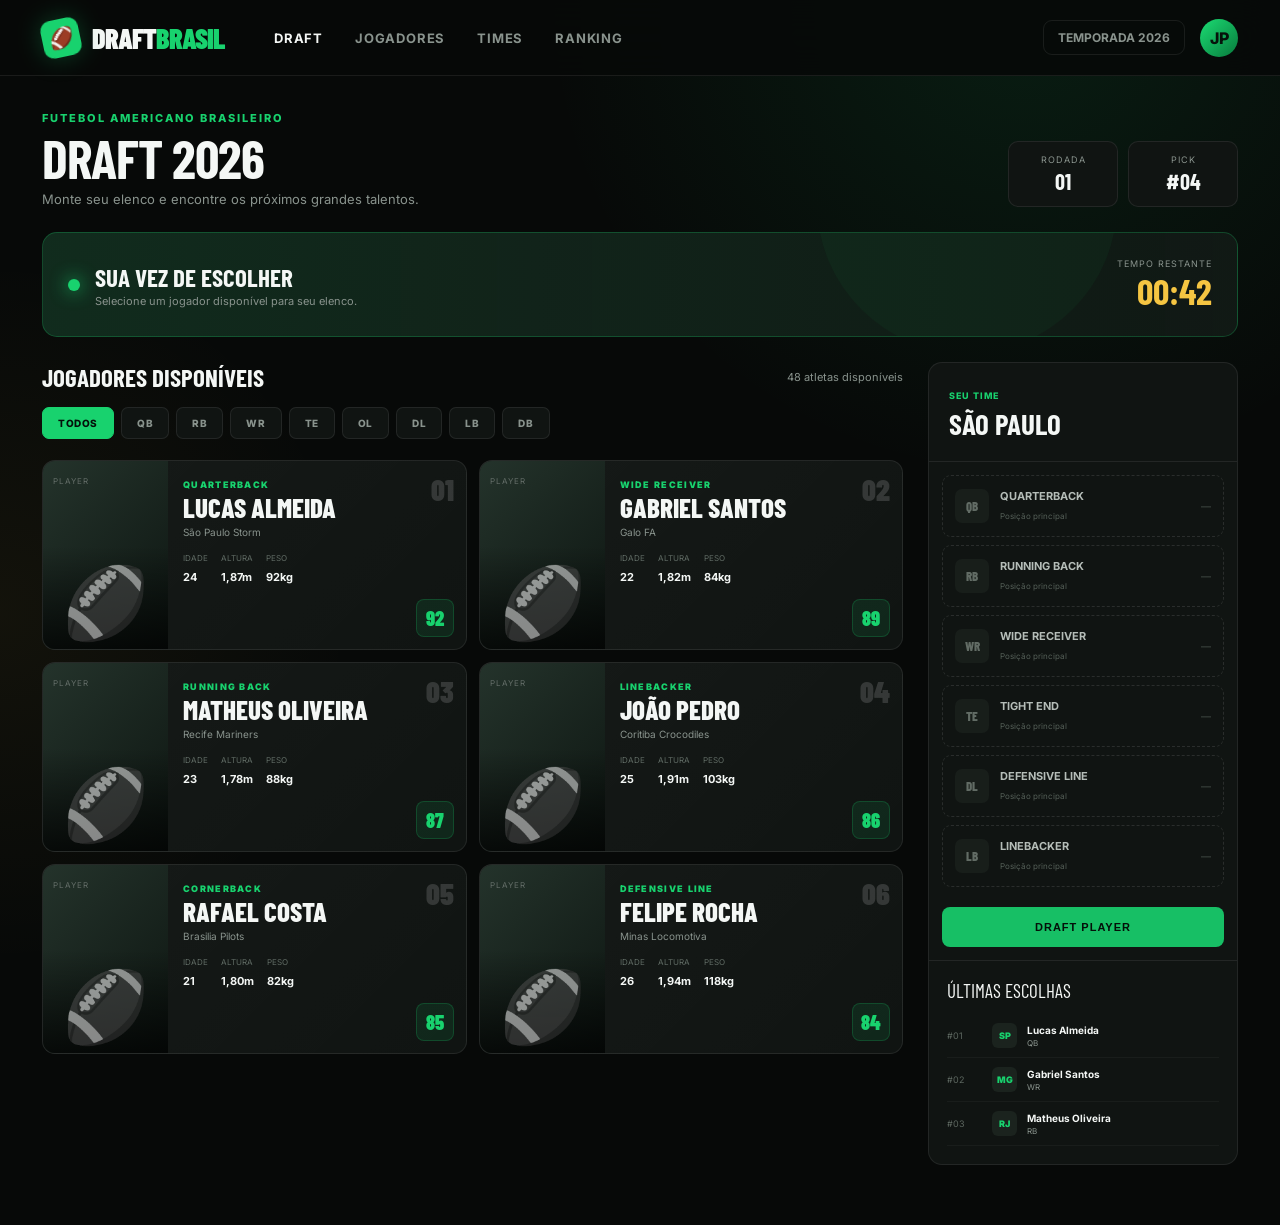
==== index.html @ 6e946382 "Add files via upload" ====
<!DOCTYPE html>
<html lang="pt-BR">

<head>
  <meta charset="UTF-8">

  <meta
    name="viewport"
    content="width=device-width, initial-scale=1.0"
  >

  <meta
    name="description"
    content="Draft Brasil - Plataforma de Draft de Futebol Americano Brasileiro"
  >

  <title>Draft Brasil | Draft 2026</title>

  <!-- ================= FONTS ================= -->

  <link rel="preconnect" href="https://fonts.googleapis.com">
  <link rel="preconnect" href="https://fonts.gstatic.com" crossorigin>

  <link
    href="https://fonts.googleapis.com/css2?family=Barlow+Condensed:wght@400;500;600;700;800;900&family=Inter:wght@400;500;600;700;800&display=swap"
    rel="stylesheet"
  >

  <!-- ================= CSS ================= -->

  <link rel="stylesheet" href="style.css">
</head>


<body>

  <!-- =====================================================
       HEADER
  ====================================================== -->

  <header>

    <!-- LOGO -->

    <div class="logo">

      <div class="logo-ball">
        🏈
      </div>

      <div class="logo-text">
        DRAFT<span>BRASIL</span>
      </div>

    </div>


    <!-- NAVEGAÇÃO -->

    <nav>

      <a
        href="#"
        class="active"
      >
        Draft
      </a>

      <a href="#">
        Jogadores
      </a>

      <a href="#">
        Times
      </a>

      <a href="#">
        Ranking
      </a>

    </nav>


    <!-- TEMPORADA -->

    <div class="season">
      TEMPORADA 2026
    </div>


    <!-- PERFIL -->

    <div class="profile">

      <div class="avatar">
        JP
      </div>

    </div>

  </header>


  <!-- =====================================================
       CONTEÚDO PRINCIPAL
  ====================================================== -->

  <main>


    <!-- =================================================
         TÍTULO DO DRAFT
    ================================================== -->

    <section class="top-area">

      <div>

        <div class="eyebrow">
          Futebol Americano Brasileiro
        </div>

        <h1>
          Draft 2026
        </h1>

        <p class="subtitle">
          Monte seu elenco e encontre os próximos grandes talentos.
        </p>

      </div>


      <!-- INFORMAÇÕES DA PICK -->

      <div class="pick-info">

        <div class="pick-box">

          <small>
            Rodada
          </small>

          <strong>
            01
          </strong>

        </div>


        <div class="pick-box">

          <small>
            Pick
          </small>

          <strong>
            #04
          </strong>

        </div>

      </div>

    </section>



    <!-- =================================================
         STATUS DO DRAFT
    ================================================== -->

    <section class="draft-banner">


      <!-- SUA VEZ -->

      <div class="your-turn">

        <div class="status-dot"></div>

        <div>

          <strong>
            Sua vez de escolher
          </strong>

          <span>
            Selecione um jogador disponível para seu elenco.
          </span>

        </div>

      </div>


      <!-- TIMER -->

      <div class="timer">

        <small>
          Tempo restante
        </small>

        <strong>
          00:42
        </strong>

      </div>

    </section>



    <!-- =================================================
         GRID PRINCIPAL
    ================================================== -->

    <div class="content-grid">


      <!-- =================================================
           ÁREA DOS JOGADORES
      ================================================== -->

      <section class="players-area">


        <!-- CABEÇALHO -->

        <div class="section-header">

          <h2 class="section-title">
            Jogadores disponíveis
          </h2>

          <span class="available">
            48 atletas disponíveis
          </span>

        </div>


        <!-- =================================================
             FILTROS
        ================================================== -->

        <div class="filters">

          <div class="filter active">
            Todos
          </div>

          <div class="filter">
            QB
          </div>

          <div class="filter">
            RB
          </div>

          <div class="filter">
            WR
          </div>

          <div class="filter">
            TE
          </div>

          <div class="filter">
            OL
          </div>

          <div class="filter">
            DL
          </div>

          <div class="filter">
            LB
          </div>

          <div class="filter">
            DB
          </div>

        </div>



        <!-- =================================================
             LISTA DE JOGADORES
        ================================================== -->

        <div class="players">


          <!-- ================= PLAYER 01 ================= -->

          <article class="player-card">

            <span class="player-number">
              01
            </span>


            <div class="player-photo">

              <div class="player-silhouette">
                🏈
              </div>

            </div>


            <div class="player-content">

              <div class="position">
                Quarterback
              </div>

              <div class="player-name">
                Lucas Almeida
              </div>

              <div class="team">
                São Paulo Storm
              </div>


              <div class="stats">

                <div class="stat">

                  <label>
                    Idade
                  </label>

                  <strong>
                    24
                  </strong>

                </div>


                <div class="stat">

                  <label>
                    Altura
                  </label>

                  <strong>
                    1,87m
                  </strong>

                </div>


                <div class="stat">

                  <label>
                    Peso
                  </label>

                  <strong>
                    92kg
                  </strong>

                </div>

              </div>


              <div class="rating">
                92
              </div>

            </div>

          </article>



          <!-- ================= PLAYER 02 ================= -->

          <article class="player-card">

            <span class="player-number">
              02
            </span>


            <div class="player-photo">

              <div class="player-silhouette">
                🏈
              </div>

            </div>


            <div class="player-content">

              <div class="position">
                Wide Receiver
              </div>

              <div class="player-name">
                Gabriel Santos
              </div>

              <div class="team">
                Galo FA
              </div>


              <div class="stats">

                <div class="stat">

                  <label>
                    Idade
                  </label>

                  <strong>
                    22
                  </strong>

                </div>


                <div class="stat">

                  <label>
                    Altura
                  </label>

                  <strong>
                    1,82m
                  </strong>

                </div>


                <div class="stat">

                  <label>
                    Peso
                  </label>

                  <strong>
                    84kg
                  </strong>

                </div>

              </div>


              <div class="rating">
                89
              </div>

            </div>

          </article>



          <!-- ================= PLAYER 03 ================= -->

          <article class="player-card">

            <span class="player-number">
              03
            </span>


            <div class="player-photo">

              <div class="player-silhouette">
                🏈
              </div>

            </div>


            <div class="player-content">

              <div class="position">
                Running Back
              </div>

              <div class="player-name">
                Matheus Oliveira
              </div>

              <div class="team">
                Recife Mariners
              </div>


              <div class="stats">

                <div class="stat">

                  <label>
                    Idade
                  </label>

                  <strong>
                    23
                  </strong>

                </div>


                <div class="stat">

                  <label>
                    Altura
                  </label>

                  <strong>
                    1,78m
                  </strong>

                </div>


                <div class="stat">

                  <label>
                    Peso
                  </label>

                  <strong>
                    88kg
                  </strong>

                </div>

              </div>


              <div class="rating">
                87
              </div>

            </div>

          </article>



          <!-- ================= PLAYER 04 ================= -->

          <article class="player-card">

            <span class="player-number">
              04
            </span>


            <div class="player-photo">

              <div class="player-silhouette">
                🏈
              </div>

            </div>


            <div class="player-content">

              <div class="position">
                Linebacker
              </div>

              <div class="player-name">
                João Pedro
              </div>

              <div class="team">
                Coritiba Crocodiles
              </div>


              <div class="stats">

                <div class="stat">

                  <label>
                    Idade
                  </label>

                  <strong>
                    25
                  </strong>

                </div>


                <div class="stat">

                  <label>
                    Altura
                  </label>

                  <strong>
                    1,91m
                  </strong>

                </div>


                <div class="stat">

                  <label>
                    Peso
                  </label>

                  <strong>
                    103kg
                  </strong>

                </div>

              </div>


              <div class="rating">
                86
              </div>

            </div>

          </article>



          <!-- ================= PLAYER 05 ================= -->

          <article class="player-card">

            <span class="player-number">
              05
            </span>


            <div class="player-photo">

              <div class="player-silhouette">
                🏈
              </div>

            </div>


            <div class="player-content">

              <div class="position">
                Cornerback
              </div>

              <div class="player-name">
                Rafael Costa
              </div>

              <div class="team">
                Brasilia Pilots
              </div>


              <div class="stats">

                <div class="stat">

                  <label>
                    Idade
                  </label>

                  <strong>
                    21
                  </strong>

                </div>


                <div class="stat">

                  <label>
                    Altura
                  </label>

                  <strong>
                    1,80m
                  </strong>

                </div>


                <div class="stat">

                  <label>
                    Peso
                  </label>

                  <strong>
                    82kg
                  </strong>

                </div>

              </div>


              <div class="rating">
                85
              </div>

            </div>

          </article>



          <!-- ================= PLAYER 06 ================= -->

          <article class="player-card">

            <span class="player-number">
              06
            </span>


            <div class="player-photo">

              <div class="player-silhouette">
                🏈
              </div>

            </div>


            <div class="player-content">

              <div class="position">
                Defensive Line
              </div>

              <div class="player-name">
                Felipe Rocha
              </div>

              <div class="team">
                Minas Locomotiva
              </div>


              <div class="stats">

                <div class="stat">

                  <label>
                    Idade
                  </label>

                  <strong>
                    26
                  </strong>

                </div>


                <div class="stat">

                  <label>
                    Altura
                  </label>

                  <strong>
                    1,94m
                  </strong>

                </div>


                <div class="stat">

                  <label>
                    Peso
                  </label>

                  <strong>
                    118kg
                  </strong>

                </div>

              </div>


              <div class="rating">
                84
              </div>

            </div>

          </article>


        </div>

      </section>



      <!-- =================================================
           SIDEBAR / MEU ELENCO
      ================================================== -->

      <aside class="sidebar">


        <!-- CABEÇALHO -->

        <div class="sidebar-header">

          <small>
            Seu time
          </small>

          <h2>
            São Paulo
          </h2>

        </div>


        <!-- ROSTER -->

        <div class="roster">


          <!-- QB -->

          <div class="roster-slot">

            <div class="slot-icon">
              QB
            </div>

            <div class="slot-name">

              <strong>
                Quarterback
              </strong>

              <span>
                Posição principal
              </span>

            </div>

            <span class="empty">
              —
            </span>

          </div>



          <!-- RB -->

          <div class="roster-slot">

            <div class="slot-icon">
              RB
            </div>

            <div class="slot-name">

              <strong>
                Running Back
              </strong>

              <span>
                Posição principal
              </span>

            </div>

            <span class="empty">
              —
            </span>

          </div>



          <!-- WR -->

          <div class="roster-slot">

            <div class="slot-icon">
              WR
            </div>

            <div class="slot-name">

              <strong>
                Wide Receiver
              </strong>

              <span>
                Posição principal
              </span>

            </div>

            <span class="empty">
              —
            </span>

          </div>



          <!-- TE -->

          <div class="roster-slot">

            <div class="slot-icon">
              TE
            </div>

            <div class="slot-name">

              <strong>
                Tight End
              </strong>

              <span>
                Posição principal
              </span>

            </div>

            <span class="empty">
              —
            </span>

          </div>



          <!-- DL -->

          <div class="roster-slot">

            <div class="slot-icon">
              DL
            </div>

            <div class="slot-name">

              <strong>
                Defensive Line
              </strong>

              <span>
                Posição principal
              </span>

            </div>

            <span class="empty">
              —
            </span>

          </div>



          <!-- LB -->

          <div class="roster-slot">

            <div class="slot-icon">
              LB
            </div>

            <div class="slot-name">

              <strong>
                Linebacker
              </strong>

              <span>
                Posição principal
              </span>

            </div>

            <span class="empty">
              —
            </span>

          </div>



          <!-- BOTÃO -->

          <button
            type="button"
            class="draft-button"
          >
            Draft Player
          </button>

        </div>



        <!-- =================================================
             HISTÓRICO
        ================================================== -->

        <div class="history">

          <div class="history-title">
            Últimas escolhas
          </div>


          <!-- ESCOLHA 01 -->

          <div class="history-row">

            <div class="history-pick">
              #01
            </div>

            <div class="mini-logo">
              SP
            </div>

            <div>

              <div class="history-name">
                Lucas Almeida
              </div>

              <div class="history-position">
                QB
              </div>

            </div>

          </div>


          <!-- ESCOLHA 02 -->

          <div class="history-row">

            <div class="history-pick">
              #02
            </div>

            <div class="mini-logo">
              MG
            </div>

            <div>

              <div class="history-name">
                Gabriel Santos
              </div>

              <div class="history-position">
                WR
              </div>

            </div>

          </div>


          <!-- ESCOLHA 03 -->

          <div class="history-row">

            <div class="history-pick">
              #03
            </div>

            <div class="mini-logo">
              RJ
            </div>

            <div>

              <div class="history-name">
                Matheus Oliveira
              </div>

              <div class="history-position">
                RB
              </div>

            </div>

          </div>

        </div>

      </aside>

    </div>

  </main>

</body>

</html>
---- style.css ----
:root {
  --bg: #070908;
  --bg-card: #101412;
  --bg-card-2: #151a17;

  --green: #18d26e;
  --green-dark: #0b8f49;
  --yellow: #f5c542;

  --white: #f4f7f5;
  --muted: #89938d;

  --border: rgba(255, 255, 255, 0.08);
  --red: #ff5757;
}

* {
  margin: 0;
  padding: 0;
  box-sizing: border-box;
}

body {
  background:
    radial-gradient(
      circle at 80% 0%,
      rgba(24, 210, 110, 0.1),
      transparent 30%
    ),
    radial-gradient(
      circle at 0% 50%,
      rgba(245, 197, 66, 0.05),
      transparent 25%
    ),
    var(--bg);

  color: var(--white);

  font-family: "Inter", sans-serif;

  min-height: 100vh;
}

/* ================= HEADER ================= */

header {
  height: 76px;

  border-bottom: 1px solid var(--border);

  background: rgba(7, 9, 8, 0.9);

  backdrop-filter: blur(20px);

  display: flex;
  align-items: center;

  padding: 0 42px;

  position: sticky;
  top: 0;

  z-index: 20;
}

/* LOGO */

.logo {
  display: flex;
  align-items: center;
  gap: 12px;
}

.logo-ball {
  width: 38px;
  height: 38px;

  background: var(--green);

  border-radius: 10px;

  display: grid;
  place-items: center;

  color: #06130b;

  font-size: 20px;

  transform: rotate(-12deg);

  box-shadow: 0 0 25px rgba(24, 210, 110, 0.25);
}

.logo-text {
  font-family: "Barlow Condensed", sans-serif;

  font-weight: 900;

  font-size: 28px;

  letter-spacing: -1px;
}

.logo-text span {
  color: var(--green);
}

/* NAV */

nav {
  display: flex;

  gap: 32px;

  margin-left: 50px;

  margin-right: auto;
}

nav a {
  color: var(--muted);

  text-decoration: none;

  font-size: 13px;

  font-weight: 700;

  text-transform: uppercase;

  letter-spacing: 0.8px;
}

nav a.active {
  color: var(--white);
}

/* SEASON */

.season {
  padding: 9px 14px;

  border: 1px solid var(--border);

  border-radius: 9px;

  color: var(--muted);

  font-size: 12px;

  font-weight: 700;
}

/* PROFILE */

.profile {
  display: flex;
  align-items: center;

  gap: 10px;

  margin-left: 15px;
}

.avatar {
  width: 38px;
  height: 38px;

  border-radius: 50%;

  background:
    linear-gradient(
      135deg,
      #1bdc73,
      #087a3c
    );

  display: grid;
  place-items: center;

  font-weight: 800;

  color: #06130b;
}

/* ================= MAIN ================= */

main {
  max-width: 1500px;

  margin: auto;

  padding: 35px 42px 60px;
}

/* TOP */

.top-area {
  display: flex;

  justify-content: space-between;

  align-items: flex-end;

  margin-bottom: 25px;
}

.eyebrow {
  color: var(--green);

  font-size: 11px;

  font-weight: 800;

  text-transform: uppercase;

  letter-spacing: 2px;

  margin-bottom: 7px;
}

h1 {
  font-family: "Barlow Condensed", sans-serif;

  font-size: 54px;

  line-height: 0.95;

  text-transform: uppercase;

  letter-spacing: -1px;
}

.subtitle {
  color: var(--muted);

  margin-top: 8px;

  font-size: 13px;
}

/* PICKS */

.pick-info {
  display: flex;

  gap: 10px;

  align-items: center;
}

.pick-box {
  background: var(--bg-card);

  border: 1px solid var(--border);

  border-radius: 10px;

  padding: 12px 20px;

  text-align: center;

  min-width: 110px;
}

.pick-box small {
  display: block;

  color: var(--muted);

  font-size: 9px;

  text-transform: uppercase;

  letter-spacing: 1px;

  margin-bottom: 3px;
}

.pick-box strong {
  font-family: "Barlow Condensed", sans-serif;

  font-size: 22px;
}

/* ================= DRAFT BANNER ================= */

.draft-banner {
  min-height: 105px;

  border: 1px solid rgba(24, 210, 110, 0.25);

  border-radius: 15px;

  background:
    linear-gradient(
      90deg,
      rgba(24, 210, 110, 0.12),
      rgba(24, 210, 110, 0.025)
    ),
    var(--bg-card);

  display: flex;

  align-items: center;

  justify-content: space-between;

  padding: 20px 25px;

  margin-bottom: 25px;

  position: relative;

  overflow: hidden;
}

.draft-banner::after {
  content: "";

  position: absolute;

  width: 300px;
  height: 300px;

  background: var(--green);

  opacity: 0.04;

  border-radius: 50%;

  right: 120px;
  top: -180px;
}

.your-turn {
  display: flex;

  align-items: center;

  gap: 15px;
}

.status-dot {
  width: 12px;
  height: 12px;

  background: var(--green);

  border-radius: 50%;

  box-shadow: 0 0 18px var(--green);
}

.your-turn strong {
  font-family: "Barlow Condensed", sans-serif;

  font-size: 25px;

  text-transform: uppercase;
}

.your-turn span {
  color: var(--muted);

  display: block;

  font-size: 11px;

  margin-top: 2px;
}

/* TIMER */

.timer {
  text-align: right;

  position: relative;

  z-index: 2;
}

.timer small {
  display: block;

  color: var(--muted);

  text-transform: uppercase;

  font-size: 9px;

  letter-spacing: 1px;
}

.timer strong {
  font-family: "Barlow Condensed", sans-serif;

  color: var(--yellow);

  font-size: 36px;
}

/* ================= GRID ================= */

.content-grid {
  display: grid;

  grid-template-columns:
    minmax(0, 1fr)
    310px;

  gap: 25px;
}

.players-area {
  min-width: 0;
}

.section-header {
  display: flex;

  justify-content: space-between;

  align-items: center;

  margin-bottom: 15px;
}

.section-title {
  font-family: "Barlow Condensed", sans-serif;

  font-size: 25px;

  text-transform: uppercase;
}

.available {
  color: var(--muted);

  font-size: 11px;
}

/* ================= FILTERS ================= */

.filters {
  display: flex;

  gap: 7px;

  margin-bottom: 18px;

  overflow-x: auto;

  padding-bottom: 3px;
}

.filter {
  border: 1px solid var(--border);

  background: var(--bg-card);

  color: var(--muted);

  padding: 9px 15px;

  border-radius: 7px;

  font-size: 10px;

  font-weight: 800;

  text-transform: uppercase;

  letter-spacing: 0.6px;

  white-space: nowrap;
}

.filter.active {
  background: var(--green);

  color: #04100a;

  border-color: var(--green);
}

/* ================= PLAYERS ================= */

.players {
  display: grid;

  grid-template-columns:
    repeat(2, minmax(0, 1fr));

  gap: 12px;
}

.player-card {
  min-height: 190px;

  background:
    linear-gradient(
      135deg,
      rgba(255, 255, 255, 0.025),
      transparent
    ),
    var(--bg-card);

  border: 1px solid var(--border);

  border-radius: 13px;

  overflow: hidden;

  position: relative;

  display: flex;

  transition: 0.2s ease;
}

.player-card:hover {
  border-color: rgba(24, 210, 110, 0.35);

  transform: translateY(-2px);
}

.player-number {
  position: absolute;

  top: 10px;
  right: 12px;

  color: rgba(255, 255, 255, 0.15);

  font-family: "Barlow Condensed";

  font-size: 30px;

  font-weight: 900;
}

/* PLAYER PHOTO */

.player-photo {
  width: 125px;

  min-width: 125px;

  background:
    linear-gradient(
      180deg,
      transparent 45%,
      rgba(0, 0, 0, 0.7)
    ),
    linear-gradient(
      135deg,
      #24332b,
      #0d1511
    );

  display: flex;

  align-items: flex-end;

  justify-content: center;

  position: relative;
}

.player-photo::before {
  content: "PLAYER";

  position: absolute;

  top: 15px;
  left: 10px;

  font-size: 8px;

  color: rgba(255, 255, 255, 0.3);

  letter-spacing: 1px;
}

.player-silhouette {
  font-size: 70px;

  filter: grayscale(1);

  opacity: 0.55;

  margin-bottom: 5px;
}

/* PLAYER CONTENT */

.player-content {
  padding: 18px 15px;

  flex: 1;
}

.position {
  color: var(--green);

  font-size: 9px;

  font-weight: 900;

  letter-spacing: 1.3px;

  text-transform: uppercase;
}

.player-name {
  font-family: "Barlow Condensed", sans-serif;

  font-size: 27px;

  font-weight: 800;

  text-transform: uppercase;

  line-height: 1;

  margin: 4px 0 5px;
}

.team {
  color: var(--muted);

  font-size: 10px;

  margin-bottom: 15px;
}

/* STATS */

.stats {
  display: flex;

  gap: 13px;
}

.stat label {
  display: block;

  color: #606b64;

  font-size: 8px;

  text-transform: uppercase;

  margin-bottom: 2px;
}

.stat strong {
  font-size: 11px;
}

/* RATING */

.rating {
  position: absolute;

  bottom: 12px;
  right: 12px;

  width: 38px;
  height: 38px;

  border-radius: 8px;

  background: rgba(24, 210, 110, 0.1);

  border: 1px solid rgba(24, 210, 110, 0.2);

  display: grid;

  place-items: center;

  color: var(--green);

  font-family: "Barlow Condensed";

  font-size: 20px;

  font-weight: 900;
}

/* ================= SIDEBAR ================= */

.sidebar {
  background: var(--bg-card);

  border: 1px solid var(--border);

  border-radius: 14px;

  overflow: hidden;

  height: fit-content;
}

.sidebar-header {
  padding: 20px;

  border-bottom: 1px solid var(--border);
}

.sidebar-header small {
  color: var(--green);

  text-transform: uppercase;

  letter-spacing: 1px;

  font-size: 9px;

  font-weight: 800;
}

.sidebar-header h2 {
  font-family: "Barlow Condensed";

  font-size: 29px;

  text-transform: uppercase;

  margin-top: 3px;
}

/* ROSTER */

.roster {
  padding: 13px;
}

.roster-slot {
  height: 62px;

  border: 1px dashed rgba(255, 255, 255, 0.11);

  border-radius: 9px;

  margin-bottom: 8px;

  display: flex;

  align-items: center;

  padding: 0 12px;

  gap: 11px;
}

.slot-icon {
  width: 34px;
  height: 34px;

  border-radius: 7px;

  background: #181e1a;

  display: grid;

  place-items: center;

  color: #626c65;

  font-family: "Barlow Condensed";

  font-size: 13px;

  font-weight: 800;
}

.slot-name {
  flex: 1;
}

.slot-name strong {
  display: block;

  color: #b5bdb8;

  font-size: 11px;

  text-transform: uppercase;
}

.slot-name span {
  color: #566159;

  font-size: 8px;
}

.empty {
  color: #48514c;

  font-size: 10px;
}

/* BUTTON */

.draft-button {
  width: 100%;

  margin-top: 12px;

  padding: 14px;

  border: none;

  border-radius: 8px;

  background: var(--green);

  color: #031009;

  font-size: 11px;

  font-weight: 900;

  text-transform: uppercase;

  letter-spacing: 1px;

  cursor: default;

  opacity: 0.9;
}

/* ================= HISTORY ================= */

.history {
  border-top: 1px solid var(--border);

  padding: 18px;
}

.history-title {
  font-family: "Barlow Condensed";

  text-transform: uppercase;

  font-size: 19px;

  margin-bottom: 12px;
}

.history-row {
  display: flex;

  align-items: center;

  gap: 10px;

  padding: 9px 0;

  border-bottom: 1px solid rgba(255, 255, 255, 0.04);
}

.history-pick {
  color: #5c665f;

  font-size: 9px;

  width: 35px;
}

.mini-logo {
  width: 25px;
  height: 25px;

  background: #1b231e;

  border-radius: 6px;

  display: grid;

  place-items: center;

  font-size: 9px;

  font-weight: 900;

  color: var(--green);
}

.history-name {
  font-size: 10px;

  font-weight: 700;
}

.history-position {
  color: var(--muted);

  font-size: 8px;

  margin-top: 2px;
}

/* ================= RESPONSIVE ================= */

@media (max-width: 1050px) {

  nav {
    display: none;
  }

  .content-grid {
    grid-template-columns: 1fr;
  }

  .sidebar {
    display: none;
  }
}

@media (max-width: 700px) {

  header {
    padding: 0 18px;
  }

  .season {
    display: none;
  }

  main {
    padding: 25px 18px;
  }

  h1 {
    font-size: 42px;
  }

  .top-area {
    align-items: flex-start;

    flex-direction: column;

    gap: 15px;
  }

  .pick-info {
    width: 100%;
  }

  .pick-box {
    flex: 1;
  }

  .draft-banner {
    padding: 16px;
  }

  .players {
    grid-template-columns: 1fr;
  }

  .player-card {
    min-height: 175px;
  }

  .player-photo {
    width: 110px;

    min-width: 110px;
  }
}
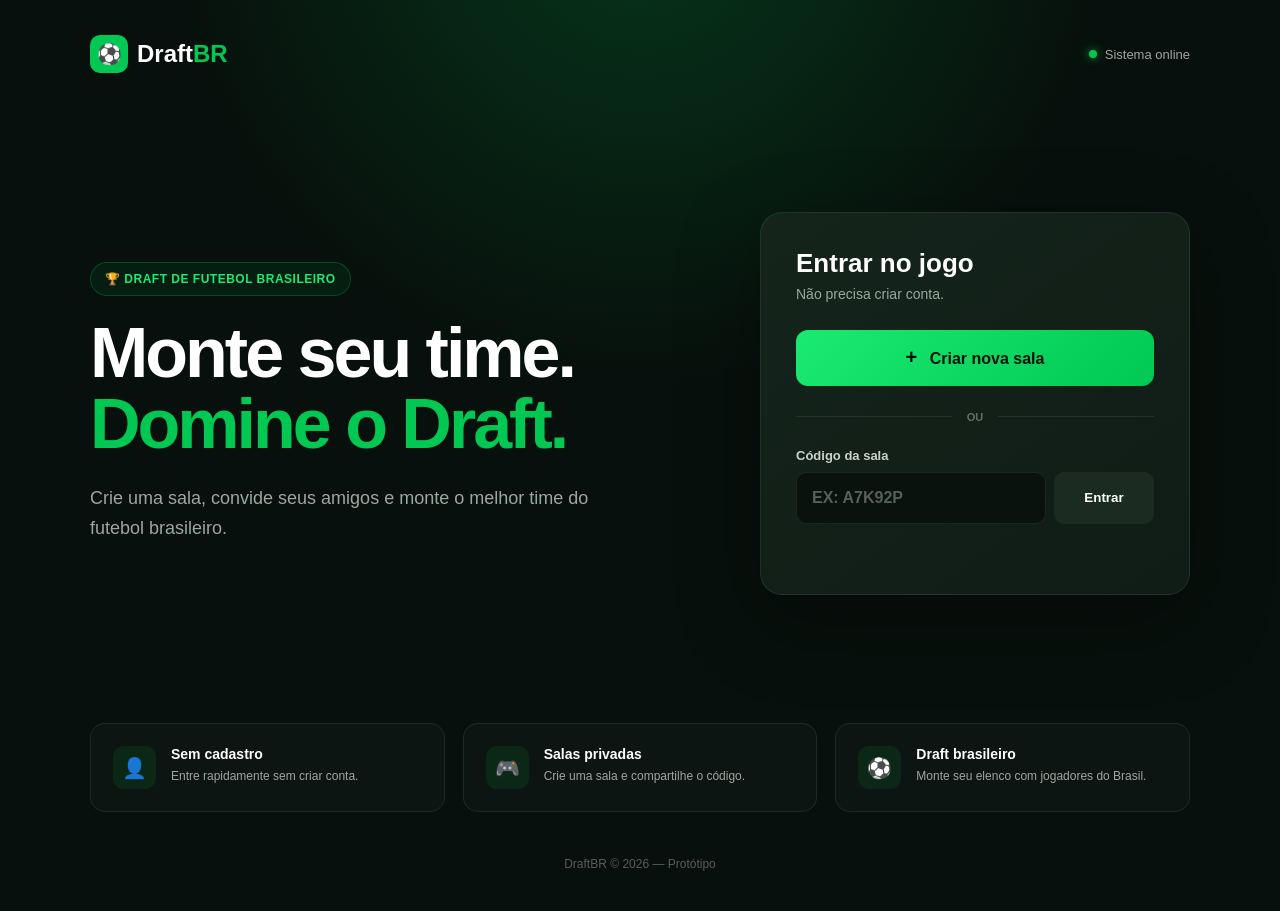
==== commit 96ad8e5f: "nova era" ====
--- a/index.html
+++ b/index.html
@@ -1,1127 +1,172 @@
 <!DOCTYPE html>
 <html lang="pt-BR">
+<head>
+    <meta charset="UTF-8">
+    <meta name="viewport" content="width=device-width, initial-scale=1.0">
 
-<head>
-  <meta charset="UTF-8">
+    <title>DraftBR - Draft de Futebol</title>
 
-  <meta
-    name="viewport"
-    content="width=device-width, initial-scale=1.0"
-  >
-
-  <meta
-    name="description"
-    content="Draft Brasil - Plataforma de Draft de Futebol Americano Brasileiro"
-  >
-
-  <title>Draft Brasil | Draft 2026</title>
-
-  <!-- ================= FONTS ================= -->
-
-  <link rel="preconnect" href="https://fonts.googleapis.com">
-  <link rel="preconnect" href="https://fonts.gstatic.com" crossorigin>
-
-  <link
-    href="https://fonts.googleapis.com/css2?family=Barlow+Condensed:wght@400;500;600;700;800;900&family=Inter:wght@400;500;600;700;800&display=swap"
-    rel="stylesheet"
-  >
-
-  <!-- ================= CSS ================= -->
-
-  <link rel="stylesheet" href="style.css">
+    <link rel="stylesheet" href="style.css">
 </head>
-
 
 <body>
 
-  <!-- =====================================================
-       HEADER
-  ====================================================== -->
+    <main class="app">
 
-  <header>
+        <!-- Logo -->
+        <header class="header">
+            <div class="logo">
+                <span class="logo-ball">⚽</span>
+                <span>Draft<span class="logo-highlight">BR</span></span>
+            </div>
 
-    <!-- LOGO -->
-
-    <div class="logo">
-
-      <div class="logo-ball">
-        🏈
-      </div>
-
-      <div class="logo-text">
-        DRAFT<span>BRASIL</span>
-      </div>
-
-    </div>
+            <div class="status">
+                <span class="status-dot"></span>
+                Sistema online
+            </div>
+        </header>
 
 
-    <!-- NAVEGAÇÃO -->
+        <!-- Conteúdo principal -->
+        <section class="hero">
 
-    <nav>
+            <div class="hero-content">
 
-      <a
-        href="#"
-        class="active"
-      >
-        Draft
-      </a>
+                <span class="tag">
+                    🏆 DRAFT DE FUTEBOL BRASILEIRO
+                </span>
 
-      <a href="#">
-        Jogadores
-      </a>
+                <h1>
+                    Monte seu time.
+                    <span>Domine o Draft.</span>
+                </h1>
 
-      <a href="#">
-        Times
-      </a>
-
-      <a href="#">
-        Ranking
-      </a>
-
-    </nav>
-
-
-    <!-- TEMPORADA -->
-
-    <div class="season">
-      TEMPORADA 2026
-    </div>
-
-
-    <!-- PERFIL -->
-
-    <div class="profile">
-
-      <div class="avatar">
-        JP
-      </div>
-
-    </div>
-
-  </header>
-
-
-  <!-- =====================================================
-       CONTEÚDO PRINCIPAL
-  ====================================================== -->
-
-  <main>
-
-
-    <!-- =================================================
-         TÍTULO DO DRAFT
-    ================================================== -->
-
-    <section class="top-area">
-
-      <div>
-
-        <div class="eyebrow">
-          Futebol Americano Brasileiro
-        </div>
-
-        <h1>
-          Draft 2026
-        </h1>
-
-        <p class="subtitle">
-          Monte seu elenco e encontre os próximos grandes talentos.
-        </p>
-
-      </div>
-
-
-      <!-- INFORMAÇÕES DA PICK -->
-
-      <div class="pick-info">
-
-        <div class="pick-box">
-
-          <small>
-            Rodada
-          </small>
-
-          <strong>
-            01
-          </strong>
-
-        </div>
-
-
-        <div class="pick-box">
-
-          <small>
-            Pick
-          </small>
-
-          <strong>
-            #04
-          </strong>
-
-        </div>
-
-      </div>
-
-    </section>
-
-
-
-    <!-- =================================================
-         STATUS DO DRAFT
-    ================================================== -->
-
-    <section class="draft-banner">
-
-
-      <!-- SUA VEZ -->
-
-      <div class="your-turn">
-
-        <div class="status-dot"></div>
-
-        <div>
-
-          <strong>
-            Sua vez de escolher
-          </strong>
-
-          <span>
-            Selecione um jogador disponível para seu elenco.
-          </span>
-
-        </div>
-
-      </div>
-
-
-      <!-- TIMER -->
-
-      <div class="timer">
-
-        <small>
-          Tempo restante
-        </small>
-
-        <strong>
-          00:42
-        </strong>
-
-      </div>
-
-    </section>
-
-
-
-    <!-- =================================================
-         GRID PRINCIPAL
-    ================================================== -->
-
-    <div class="content-grid">
-
-
-      <!-- =================================================
-           ÁREA DOS JOGADORES
-      ================================================== -->
-
-      <section class="players-area">
-
-
-        <!-- CABEÇALHO -->
-
-        <div class="section-header">
-
-          <h2 class="section-title">
-            Jogadores disponíveis
-          </h2>
-
-          <span class="available">
-            48 atletas disponíveis
-          </span>
-
-        </div>
-
-
-        <!-- =================================================
-             FILTROS
-        ================================================== -->
-
-        <div class="filters">
-
-          <div class="filter active">
-            Todos
-          </div>
-
-          <div class="filter">
-            QB
-          </div>
-
-          <div class="filter">
-            RB
-          </div>
-
-          <div class="filter">
-            WR
-          </div>
-
-          <div class="filter">
-            TE
-          </div>
-
-          <div class="filter">
-            OL
-          </div>
-
-          <div class="filter">
-            DL
-          </div>
-
-          <div class="filter">
-            LB
-          </div>
-
-          <div class="filter">
-            DB
-          </div>
-
-        </div>
-
-
-
-        <!-- =================================================
-             LISTA DE JOGADORES
-        ================================================== -->
-
-        <div class="players">
-
-
-          <!-- ================= PLAYER 01 ================= -->
-
-          <article class="player-card">
-
-            <span class="player-number">
-              01
-            </span>
-
-
-            <div class="player-photo">
-
-              <div class="player-silhouette">
-                🏈
-              </div>
+                <p>
+                    Crie uma sala, convide seus amigos e monte
+                    o melhor time do futebol brasileiro.
+                </p>
 
             </div>
 
 
-            <div class="player-content">
+            <!-- Card principal -->
+            <div class="room-card">
 
-              <div class="position">
-                Quarterback
-              </div>
+                <div class="card-header">
+                    <h2>Entrar no jogo</h2>
 
-              <div class="player-name">
-                Lucas Almeida
-              </div>
-
-              <div class="team">
-                São Paulo Storm
-              </div>
+                    <p>
+                        Não precisa criar conta.
+                    </p>
+                </div>
 
 
-              <div class="stats">
+                <!-- Criar sala -->
+                <button
+                    id="createRoomButton"
+                    class="primary-button"
+                    type="button"
+                >
+                    <span>+</span>
+                    Criar nova sala
+                </button>
 
-                <div class="stat">
 
-                  <label>
-                    Idade
-                  </label>
+                <div class="divider">
+                    <span>OU</span>
+                </div>
 
-                  <strong>
-                    24
-                  </strong>
+
+                <!-- Entrar em sala -->
+                <div class="join-section">
+
+                    <label for="roomCode">
+                        Código da sala
+                    </label>
+
+                    <div class="join-input">
+                        <input
+                            id="roomCode"
+                            type="text"
+                            maxlength="6"
+                            placeholder="EX: A7K92P"
+                            autocomplete="off"
+                        >
+
+                        <button
+                            id="joinRoomButton"
+                            type="button"
+                        >
+                            Entrar
+                        </button>
+                    </div>
 
                 </div>
 
 
-                <div class="stat">
-
-                  <label>
-                    Altura
-                  </label>
-
-                  <strong>
-                    1,87m
-                  </strong>
-
-                </div>
-
-
-                <div class="stat">
-
-                  <label>
-                    Peso
-                  </label>
-
-                  <strong>
-                    92kg
-                  </strong>
-
-                </div>
-
-              </div>
-
-
-              <div class="rating">
-                92
-              </div>
+                <p
+                    id="message"
+                    class="message"
+                    aria-live="polite"
+                ></p>
 
             </div>
 
-          </article>
+        </section>
 
 
+        <!-- Informações -->
+        <section class="features">
 
-          <!-- ================= PLAYER 02 ================= -->
+            <div class="feature">
+                <div class="feature-icon">👤</div>
 
-          <article class="player-card">
-
-            <span class="player-number">
-              02
-            </span>
-
-
-            <div class="player-photo">
-
-              <div class="player-silhouette">
-                🏈
-              </div>
-
+                <div>
+                    <h3>Sem cadastro</h3>
+                    <p>
+                        Entre rapidamente sem criar conta.
+                    </p>
+                </div>
             </div>
 
 
-            <div class="player-content">
+            <div class="feature">
+                <div class="feature-icon">🎮</div>
 
-              <div class="position">
-                Wide Receiver
-              </div>
-
-              <div class="player-name">
-                Gabriel Santos
-              </div>
-
-              <div class="team">
-                Galo FA
-              </div>
-
-
-              <div class="stats">
-
-                <div class="stat">
-
-                  <label>
-                    Idade
-                  </label>
-
-                  <strong>
-                    22
-                  </strong>
-
+                <div>
+                    <h3>Salas privadas</h3>
+                    <p>
+                        Crie uma sala e compartilhe o código.
+                    </p>
                 </div>
-
-
-                <div class="stat">
-
-                  <label>
-                    Altura
-                  </label>
-
-                  <strong>
-                    1,82m
-                  </strong>
-
-                </div>
-
-
-                <div class="stat">
-
-                  <label>
-                    Peso
-                  </label>
-
-                  <strong>
-                    84kg
-                  </strong>
-
-                </div>
-
-              </div>
-
-
-              <div class="rating">
-                89
-              </div>
-
-            </div>
-
-          </article>
-
-
-
-          <!-- ================= PLAYER 03 ================= -->
-
-          <article class="player-card">
-
-            <span class="player-number">
-              03
-            </span>
-
-
-            <div class="player-photo">
-
-              <div class="player-silhouette">
-                🏈
-              </div>
-
             </div>
 
 
-            <div class="player-content">
+            <div class="feature">
+                <div class="feature-icon">⚽</div>
 
-              <div class="position">
-                Running Back
-              </div>
+                <div>
+                    <h3>Draft brasileiro</h3>
+                    <p>
+                        Monte seu elenco com jogadores do Brasil.
+                    </p>
+                </div>
+            </div>
 
-              <div class="player-name">
-                Matheus Oliveira
-              </div>
-
-              <div class="team">
-                Recife Mariners
-              </div>
+        </section>
 
 
-              <div class="stats">
+        <!-- Rodapé -->
+        <footer>
+            <p>
+                DraftBR © 2026 — Protótipo
+            </p>
+        </footer>
 
-                <div class="stat">
-
-                  <label>
-                    Idade
-                  </label>
-
-                  <strong>
-                    23
-                  </strong>
-
-                </div>
+    </main>
 
 
-                <div class="stat">
-
-                  <label>
-                    Altura
-                  </label>
-
-                  <strong>
-                    1,78m
-                  </strong>
-
-                </div>
-
-
-                <div class="stat">
-
-                  <label>
-                    Peso
-                  </label>
-
-                  <strong>
-                    88kg
-                  </strong>
-
-                </div>
-
-              </div>
-
-
-              <div class="rating">
-                87
-              </div>
-
-            </div>
-
-          </article>
-
-
-
-          <!-- ================= PLAYER 04 ================= -->
-
-          <article class="player-card">
-
-            <span class="player-number">
-              04
-            </span>
-
-
-            <div class="player-photo">
-
-              <div class="player-silhouette">
-                🏈
-              </div>
-
-            </div>
-
-
-            <div class="player-content">
-
-              <div class="position">
-                Linebacker
-              </div>
-
-              <div class="player-name">
-                João Pedro
-              </div>
-
-              <div class="team">
-                Coritiba Crocodiles
-              </div>
-
-
-              <div class="stats">
-
-                <div class="stat">
-
-                  <label>
-                    Idade
-                  </label>
-
-                  <strong>
-                    25
-                  </strong>
-
-                </div>
-
-
-                <div class="stat">
-
-                  <label>
-                    Altura
-                  </label>
-
-                  <strong>
-                    1,91m
-                  </strong>
-
-                </div>
-
-
-                <div class="stat">
-
-                  <label>
-                    Peso
-                  </label>
-
-                  <strong>
-                    103kg
-                  </strong>
-
-                </div>
-
-              </div>
-
-
-              <div class="rating">
-                86
-              </div>
-
-            </div>
-
-          </article>
-
-
-
-          <!-- ================= PLAYER 05 ================= -->
-
-          <article class="player-card">
-
-            <span class="player-number">
-              05
-            </span>
-
-
-            <div class="player-photo">
-
-              <div class="player-silhouette">
-                🏈
-              </div>
-
-            </div>
-
-
-            <div class="player-content">
-
-              <div class="position">
-                Cornerback
-              </div>
-
-              <div class="player-name">
-                Rafael Costa
-              </div>
-
-              <div class="team">
-                Brasilia Pilots
-              </div>
-
-
-              <div class="stats">
-
-                <div class="stat">
-
-                  <label>
-                    Idade
-                  </label>
-
-                  <strong>
-                    21
-                  </strong>
-
-                </div>
-
-
-                <div class="stat">
-
-                  <label>
-                    Altura
-                  </label>
-
-                  <strong>
-                    1,80m
-                  </strong>
-
-                </div>
-
-
-                <div class="stat">
-
-                  <label>
-                    Peso
-                  </label>
-
-                  <strong>
-                    82kg
-                  </strong>
-
-                </div>
-
-              </div>
-
-
-              <div class="rating">
-                85
-              </div>
-
-            </div>
-
-          </article>
-
-
-
-          <!-- ================= PLAYER 06 ================= -->
-
-          <article class="player-card">
-
-            <span class="player-number">
-              06
-            </span>
-
-
-            <div class="player-photo">
-
-              <div class="player-silhouette">
-                🏈
-              </div>
-
-            </div>
-
-
-            <div class="player-content">
-
-              <div class="position">
-                Defensive Line
-              </div>
-
-              <div class="player-name">
-                Felipe Rocha
-              </div>
-
-              <div class="team">
-                Minas Locomotiva
-              </div>
-
-
-              <div class="stats">
-
-                <div class="stat">
-
-                  <label>
-                    Idade
-                  </label>
-
-                  <strong>
-                    26
-                  </strong>
-
-                </div>
-
-
-                <div class="stat">
-
-                  <label>
-                    Altura
-                  </label>
-
-                  <strong>
-                    1,94m
-                  </strong>
-
-                </div>
-
-
-                <div class="stat">
-
-                  <label>
-                    Peso
-                  </label>
-
-                  <strong>
-                    118kg
-                  </strong>
-
-                </div>
-
-              </div>
-
-
-              <div class="rating">
-                84
-              </div>
-
-            </div>
-
-          </article>
-
-
-        </div>
-
-      </section>
-
-
-
-      <!-- =================================================
-           SIDEBAR / MEU ELENCO
-      ================================================== -->
-
-      <aside class="sidebar">
-
-
-        <!-- CABEÇALHO -->
-
-        <div class="sidebar-header">
-
-          <small>
-            Seu time
-          </small>
-
-          <h2>
-            São Paulo
-          </h2>
-
-        </div>
-
-
-        <!-- ROSTER -->
-
-        <div class="roster">
-
-
-          <!-- QB -->
-
-          <div class="roster-slot">
-
-            <div class="slot-icon">
-              QB
-            </div>
-
-            <div class="slot-name">
-
-              <strong>
-                Quarterback
-              </strong>
-
-              <span>
-                Posição principal
-              </span>
-
-            </div>
-
-            <span class="empty">
-              —
-            </span>
-
-          </div>
-
-
-
-          <!-- RB -->
-
-          <div class="roster-slot">
-
-            <div class="slot-icon">
-              RB
-            </div>
-
-            <div class="slot-name">
-
-              <strong>
-                Running Back
-              </strong>
-
-              <span>
-                Posição principal
-              </span>
-
-            </div>
-
-            <span class="empty">
-              —
-            </span>
-
-          </div>
-
-
-
-          <!-- WR -->
-
-          <div class="roster-slot">
-
-            <div class="slot-icon">
-              WR
-            </div>
-
-            <div class="slot-name">
-
-              <strong>
-                Wide Receiver
-              </strong>
-
-              <span>
-                Posição principal
-              </span>
-
-            </div>
-
-            <span class="empty">
-              —
-            </span>
-
-          </div>
-
-
-
-          <!-- TE -->
-
-          <div class="roster-slot">
-
-            <div class="slot-icon">
-              TE
-            </div>
-
-            <div class="slot-name">
-
-              <strong>
-                Tight End
-              </strong>
-
-              <span>
-                Posição principal
-              </span>
-
-            </div>
-
-            <span class="empty">
-              —
-            </span>
-
-          </div>
-
-
-
-          <!-- DL -->
-
-          <div class="roster-slot">
-
-            <div class="slot-icon">
-              DL
-            </div>
-
-            <div class="slot-name">
-
-              <strong>
-                Defensive Line
-              </strong>
-
-              <span>
-                Posição principal
-              </span>
-
-            </div>
-
-            <span class="empty">
-              —
-            </span>
-
-          </div>
-
-
-
-          <!-- LB -->
-
-          <div class="roster-slot">
-
-            <div class="slot-icon">
-              LB
-            </div>
-
-            <div class="slot-name">
-
-              <strong>
-                Linebacker
-              </strong>
-
-              <span>
-                Posição principal
-              </span>
-
-            </div>
-
-            <span class="empty">
-              —
-            </span>
-
-          </div>
-
-
-
-          <!-- BOTÃO -->
-
-          <button
-            type="button"
-            class="draft-button"
-          >
-            Draft Player
-          </button>
-
-        </div>
-
-
-
-        <!-- =================================================
-             HISTÓRICO
-        ================================================== -->
-
-        <div class="history">
-
-          <div class="history-title">
-            Últimas escolhas
-          </div>
-
-
-          <!-- ESCOLHA 01 -->
-
-          <div class="history-row">
-
-            <div class="history-pick">
-              #01
-            </div>
-
-            <div class="mini-logo">
-              SP
-            </div>
-
-            <div>
-
-              <div class="history-name">
-                Lucas Almeida
-              </div>
-
-              <div class="history-position">
-                QB
-              </div>
-
-            </div>
-
-          </div>
-
-
-          <!-- ESCOLHA 02 -->
-
-          <div class="history-row">
-
-            <div class="history-pick">
-              #02
-            </div>
-
-            <div class="mini-logo">
-              MG
-            </div>
-
-            <div>
-
-              <div class="history-name">
-                Gabriel Santos
-              </div>
-
-              <div class="history-position">
-                WR
-              </div>
-
-            </div>
-
-          </div>
-
-
-          <!-- ESCOLHA 03 -->
-
-          <div class="history-row">
-
-            <div class="history-pick">
-              #03
-            </div>
-
-            <div class="mini-logo">
-              RJ
-            </div>
-
-            <div>
-
-              <div class="history-name">
-                Matheus Oliveira
-              </div>
-
-              <div class="history-position">
-                RB
-              </div>
-
-            </div>
-
-          </div>
-
-        </div>
-
-      </aside>
-
-    </div>
-
-  </main>
+    <script src="script.js"></script>
 
 </body>
-
 </html>
--- a/style.css
+++ b/style.css
@@ -1,974 +1,668 @@
+/* =========================================
+   RESET
+========================================= */
+
+* {
+    margin: 0;
+    padding: 0;
+    box-sizing: border-box;
+}
+
+
 :root {
-  --bg: #070908;
-  --bg-card: #101412;
-  --bg-card-2: #151a17;
-
-  --green: #18d26e;
-  --green-dark: #0b8f49;
-  --yellow: #f5c542;
-
-  --white: #f4f7f5;
-  --muted: #89938d;
-
-  --border: rgba(255, 255, 255, 0.08);
-  --red: #ff5757;
-}
-
-* {
-  margin: 0;
-  padding: 0;
-  box-sizing: border-box;
-}
+    --green: #00c853;
+    --green-dark: #00963f;
+    --green-light: #1bea72;
+
+    --background: #07100c;
+    --background-light: #0c1812;
+
+    --card: #101c16;
+    --card-light: #14241b;
+
+    --text: #ffffff;
+    --text-secondary: #9aa9a0;
+
+    --border: rgba(255, 255, 255, 0.08);
+}
+
+
+/* =========================================
+   BODY
+========================================= */
 
 body {
-  background:
-    radial-gradient(
-      circle at 80% 0%,
-      rgba(24, 210, 110, 0.1),
-      transparent 30%
-    ),
-    radial-gradient(
-      circle at 0% 50%,
-      rgba(245, 197, 66, 0.05),
-      transparent 25%
-    ),
-    var(--bg);
-
-  color: var(--white);
-
-  font-family: "Inter", sans-serif;
-
-  min-height: 100vh;
-}
-
-/* ================= HEADER ================= */
-
-header {
-  height: 76px;
-
-  border-bottom: 1px solid var(--border);
-
-  background: rgba(7, 9, 8, 0.9);
-
-  backdrop-filter: blur(20px);
-
-  display: flex;
-  align-items: center;
-
-  padding: 0 42px;
-
-  position: sticky;
-  top: 0;
-
-  z-index: 20;
-}
-
-/* LOGO */
+    min-height: 100vh;
+
+    font-family:
+        Inter,
+        Arial,
+        Helvetica,
+        sans-serif;
+
+    color: var(--text);
+
+    background:
+        radial-gradient(
+            circle at 50% -10%,
+            rgba(0, 200, 83, 0.20),
+            transparent 40%
+        ),
+        var(--background);
+}
+
+
+/* =========================================
+   APP
+========================================= */
+
+.app {
+    width: 100%;
+    max-width: 1150px;
+
+    margin: auto;
+
+    padding:
+        25px
+        25px
+        40px;
+}
+
+
+/* =========================================
+   HEADER
+========================================= */
+
+.header {
+    display: flex;
+
+    justify-content: space-between;
+    align-items: center;
+
+    padding: 10px 0 30px;
+}
+
 
 .logo {
-  display: flex;
-  align-items: center;
-  gap: 12px;
-}
+    display: flex;
+
+    align-items: center;
+
+    gap: 9px;
+
+    font-size: 24px;
+
+    font-weight: 800;
+}
+
 
 .logo-ball {
-  width: 38px;
-  height: 38px;
-
-  background: var(--green);
-
-  border-radius: 10px;
-
-  display: grid;
-  place-items: center;
-
-  color: #06130b;
-
-  font-size: 20px;
-
-  transform: rotate(-12deg);
-
-  box-shadow: 0 0 25px rgba(24, 210, 110, 0.25);
-}
-
-.logo-text {
-  font-family: "Barlow Condensed", sans-serif;
-
-  font-weight: 900;
-
-  font-size: 28px;
-
-  letter-spacing: -1px;
-}
-
-.logo-text span {
-  color: var(--green);
-}
-
-/* NAV */
-
-nav {
-  display: flex;
-
-  gap: 32px;
-
-  margin-left: 50px;
-
-  margin-right: auto;
-}
-
-nav a {
-  color: var(--muted);
-
-  text-decoration: none;
-
-  font-size: 13px;
-
-  font-weight: 700;
-
-  text-transform: uppercase;
-
-  letter-spacing: 0.8px;
-}
-
-nav a.active {
-  color: var(--white);
-}
-
-/* SEASON */
-
-.season {
-  padding: 9px 14px;
-
-  border: 1px solid var(--border);
-
-  border-radius: 9px;
-
-  color: var(--muted);
-
-  font-size: 12px;
-
-  font-weight: 700;
-}
-
-/* PROFILE */
-
-.profile {
-  display: flex;
-  align-items: center;
-
-  gap: 10px;
-
-  margin-left: 15px;
-}
-
-.avatar {
-  width: 38px;
-  height: 38px;
-
-  border-radius: 50%;
-
-  background:
-    linear-gradient(
-      135deg,
-      #1bdc73,
-      #087a3c
+    display: flex;
+
+    align-items: center;
+    justify-content: center;
+
+    width: 38px;
+    height: 38px;
+
+    border-radius: 10px;
+
+    background: var(--green);
+
+    font-size: 20px;
+}
+
+
+.logo-highlight {
+    color: var(--green);
+}
+
+
+.status {
+    display: flex;
+
+    align-items: center;
+
+    gap: 8px;
+
+    color: var(--text-secondary);
+
+    font-size: 13px;
+}
+
+
+.status-dot {
+    width: 8px;
+    height: 8px;
+
+    border-radius: 50%;
+
+    background: var(--green);
+
+    box-shadow:
+        0 0 10px
+        rgba(0, 200, 83, 0.8);
+}
+
+
+/* =========================================
+   HERO
+========================================= */
+
+.hero {
+    min-height: 600px;
+
+    display: grid;
+
+    grid-template-columns:
+        1fr
+        430px;
+
+    align-items: center;
+
+    gap: 80px;
+}
+
+
+.hero-content {
+    max-width: 650px;
+}
+
+
+.tag {
+    display: inline-block;
+
+    padding: 9px 14px;
+
+    margin-bottom: 22px;
+
+    border:
+        1px solid
+        rgba(0, 200, 83, 0.25);
+
+    border-radius: 50px;
+
+    background:
+        rgba(0, 200, 83, 0.08);
+
+    color: var(--green-light);
+
+    font-size: 12px;
+
+    font-weight: 700;
+
+    letter-spacing: 0.5px;
+}
+
+
+.hero h1 {
+    margin-bottom: 22px;
+
+    font-size: clamp(
+        42px,
+        6vw,
+        70px
     );
 
-  display: grid;
-  place-items: center;
-
-  font-weight: 800;
-
-  color: #06130b;
-}
-
-/* ================= MAIN ================= */
-
-main {
-  max-width: 1500px;
-
-  margin: auto;
-
-  padding: 35px 42px 60px;
-}
-
-/* TOP */
-
-.top-area {
-  display: flex;
-
-  justify-content: space-between;
-
-  align-items: flex-end;
-
-  margin-bottom: 25px;
-}
-
-.eyebrow {
-  color: var(--green);
-
-  font-size: 11px;
-
-  font-weight: 800;
-
-  text-transform: uppercase;
-
-  letter-spacing: 2px;
-
-  margin-bottom: 7px;
-}
-
-h1 {
-  font-family: "Barlow Condensed", sans-serif;
-
-  font-size: 54px;
-
-  line-height: 0.95;
-
-  text-transform: uppercase;
-
-  letter-spacing: -1px;
-}
-
-.subtitle {
-  color: var(--muted);
-
-  margin-top: 8px;
-
-  font-size: 13px;
-}
-
-/* PICKS */
-
-.pick-info {
-  display: flex;
-
-  gap: 10px;
-
-  align-items: center;
-}
-
-.pick-box {
-  background: var(--bg-card);
-
-  border: 1px solid var(--border);
-
-  border-radius: 10px;
-
-  padding: 12px 20px;
-
-  text-align: center;
-
-  min-width: 110px;
-}
-
-.pick-box small {
-  display: block;
-
-  color: var(--muted);
-
-  font-size: 9px;
-
-  text-transform: uppercase;
-
-  letter-spacing: 1px;
-
-  margin-bottom: 3px;
-}
-
-.pick-box strong {
-  font-family: "Barlow Condensed", sans-serif;
-
-  font-size: 22px;
-}
-
-/* ================= DRAFT BANNER ================= */
-
-.draft-banner {
-  min-height: 105px;
-
-  border: 1px solid rgba(24, 210, 110, 0.25);
-
-  border-radius: 15px;
-
-  background:
-    linear-gradient(
-      90deg,
-      rgba(24, 210, 110, 0.12),
-      rgba(24, 210, 110, 0.025)
-    ),
-    var(--bg-card);
-
-  display: flex;
-
-  align-items: center;
-
-  justify-content: space-between;
-
-  padding: 20px 25px;
-
-  margin-bottom: 25px;
-
-  position: relative;
-
-  overflow: hidden;
-}
-
-.draft-banner::after {
-  content: "";
-
-  position: absolute;
-
-  width: 300px;
-  height: 300px;
-
-  background: var(--green);
-
-  opacity: 0.04;
-
-  border-radius: 50%;
-
-  right: 120px;
-  top: -180px;
-}
-
-.your-turn {
-  display: flex;
-
-  align-items: center;
-
-  gap: 15px;
-}
-
-.status-dot {
-  width: 12px;
-  height: 12px;
-
-  background: var(--green);
-
-  border-radius: 50%;
-
-  box-shadow: 0 0 18px var(--green);
-}
-
-.your-turn strong {
-  font-family: "Barlow Condensed", sans-serif;
-
-  font-size: 25px;
-
-  text-transform: uppercase;
-}
-
-.your-turn span {
-  color: var(--muted);
-
-  display: block;
-
-  font-size: 11px;
-
-  margin-top: 2px;
-}
-
-/* TIMER */
-
-.timer {
-  text-align: right;
-
-  position: relative;
-
-  z-index: 2;
-}
-
-.timer small {
-  display: block;
-
-  color: var(--muted);
-
-  text-transform: uppercase;
-
-  font-size: 9px;
-
-  letter-spacing: 1px;
-}
-
-.timer strong {
-  font-family: "Barlow Condensed", sans-serif;
-
-  color: var(--yellow);
-
-  font-size: 36px;
-}
-
-/* ================= GRID ================= */
-
-.content-grid {
-  display: grid;
-
-  grid-template-columns:
-    minmax(0, 1fr)
-    310px;
-
-  gap: 25px;
-}
-
-.players-area {
-  min-width: 0;
-}
-
-.section-header {
-  display: flex;
-
-  justify-content: space-between;
-
-  align-items: center;
-
-  margin-bottom: 15px;
-}
-
-.section-title {
-  font-family: "Barlow Condensed", sans-serif;
-
-  font-size: 25px;
-
-  text-transform: uppercase;
-}
-
-.available {
-  color: var(--muted);
-
-  font-size: 11px;
-}
-
-/* ================= FILTERS ================= */
-
-.filters {
-  display: flex;
-
-  gap: 7px;
-
-  margin-bottom: 18px;
-
-  overflow-x: auto;
-
-  padding-bottom: 3px;
-}
-
-.filter {
-  border: 1px solid var(--border);
-
-  background: var(--bg-card);
-
-  color: var(--muted);
-
-  padding: 9px 15px;
-
-  border-radius: 7px;
-
-  font-size: 10px;
-
-  font-weight: 800;
-
-  text-transform: uppercase;
-
-  letter-spacing: 0.6px;
-
-  white-space: nowrap;
-}
-
-.filter.active {
-  background: var(--green);
-
-  color: #04100a;
-
-  border-color: var(--green);
-}
-
-/* ================= PLAYERS ================= */
-
-.players {
-  display: grid;
-
-  grid-template-columns:
-    repeat(2, minmax(0, 1fr));
-
-  gap: 12px;
-}
-
-.player-card {
-  min-height: 190px;
-
-  background:
-    linear-gradient(
-      135deg,
-      rgba(255, 255, 255, 0.025),
-      transparent
-    ),
-    var(--bg-card);
-
-  border: 1px solid var(--border);
-
-  border-radius: 13px;
-
-  overflow: hidden;
-
-  position: relative;
-
-  display: flex;
-
-  transition: 0.2s ease;
-}
-
-.player-card:hover {
-  border-color: rgba(24, 210, 110, 0.35);
-
-  transform: translateY(-2px);
-}
-
-.player-number {
-  position: absolute;
-
-  top: 10px;
-  right: 12px;
-
-  color: rgba(255, 255, 255, 0.15);
-
-  font-family: "Barlow Condensed";
-
-  font-size: 30px;
-
-  font-weight: 900;
-}
-
-/* PLAYER PHOTO */
-
-.player-photo {
-  width: 125px;
-
-  min-width: 125px;
-
-  background:
-    linear-gradient(
-      180deg,
-      transparent 45%,
-      rgba(0, 0, 0, 0.7)
-    ),
-    linear-gradient(
-      135deg,
-      #24332b,
-      #0d1511
-    );
-
-  display: flex;
-
-  align-items: flex-end;
-
-  justify-content: center;
-
-  position: relative;
-}
-
-.player-photo::before {
-  content: "PLAYER";
-
-  position: absolute;
-
-  top: 15px;
-  left: 10px;
-
-  font-size: 8px;
-
-  color: rgba(255, 255, 255, 0.3);
-
-  letter-spacing: 1px;
-}
-
-.player-silhouette {
-  font-size: 70px;
-
-  filter: grayscale(1);
-
-  opacity: 0.55;
-
-  margin-bottom: 5px;
-}
-
-/* PLAYER CONTENT */
-
-.player-content {
-  padding: 18px 15px;
-
-  flex: 1;
-}
-
-.position {
-  color: var(--green);
-
-  font-size: 9px;
-
-  font-weight: 900;
-
-  letter-spacing: 1.3px;
-
-  text-transform: uppercase;
-}
-
-.player-name {
-  font-family: "Barlow Condensed", sans-serif;
-
-  font-size: 27px;
-
-  font-weight: 800;
-
-  text-transform: uppercase;
-
-  line-height: 1;
-
-  margin: 4px 0 5px;
-}
-
-.team {
-  color: var(--muted);
-
-  font-size: 10px;
-
-  margin-bottom: 15px;
-}
-
-/* STATS */
-
-.stats {
-  display: flex;
-
-  gap: 13px;
-}
-
-.stat label {
-  display: block;
-
-  color: #606b64;
-
-  font-size: 8px;
-
-  text-transform: uppercase;
-
-  margin-bottom: 2px;
-}
-
-.stat strong {
-  font-size: 11px;
-}
-
-/* RATING */
-
-.rating {
-  position: absolute;
-
-  bottom: 12px;
-  right: 12px;
-
-  width: 38px;
-  height: 38px;
-
-  border-radius: 8px;
-
-  background: rgba(24, 210, 110, 0.1);
-
-  border: 1px solid rgba(24, 210, 110, 0.2);
-
-  display: grid;
-
-  place-items: center;
-
-  color: var(--green);
-
-  font-family: "Barlow Condensed";
-
-  font-size: 20px;
-
-  font-weight: 900;
-}
-
-/* ================= SIDEBAR ================= */
-
-.sidebar {
-  background: var(--bg-card);
-
-  border: 1px solid var(--border);
-
-  border-radius: 14px;
-
-  overflow: hidden;
-
-  height: fit-content;
-}
-
-.sidebar-header {
-  padding: 20px;
-
-  border-bottom: 1px solid var(--border);
-}
-
-.sidebar-header small {
-  color: var(--green);
-
-  text-transform: uppercase;
-
-  letter-spacing: 1px;
-
-  font-size: 9px;
-
-  font-weight: 800;
-}
-
-.sidebar-header h2 {
-  font-family: "Barlow Condensed";
-
-  font-size: 29px;
-
-  text-transform: uppercase;
-
-  margin-top: 3px;
-}
-
-/* ROSTER */
-
-.roster {
-  padding: 13px;
-}
-
-.roster-slot {
-  height: 62px;
-
-  border: 1px dashed rgba(255, 255, 255, 0.11);
-
-  border-radius: 9px;
-
-  margin-bottom: 8px;
-
-  display: flex;
-
-  align-items: center;
-
-  padding: 0 12px;
-
-  gap: 11px;
-}
-
-.slot-icon {
-  width: 34px;
-  height: 34px;
-
-  border-radius: 7px;
-
-  background: #181e1a;
-
-  display: grid;
-
-  place-items: center;
-
-  color: #626c65;
-
-  font-family: "Barlow Condensed";
-
-  font-size: 13px;
-
-  font-weight: 800;
-}
-
-.slot-name {
-  flex: 1;
-}
-
-.slot-name strong {
-  display: block;
-
-  color: #b5bdb8;
-
-  font-size: 11px;
-
-  text-transform: uppercase;
-}
-
-.slot-name span {
-  color: #566159;
-
-  font-size: 8px;
-}
-
-.empty {
-  color: #48514c;
-
-  font-size: 10px;
-}
-
-/* BUTTON */
-
-.draft-button {
-  width: 100%;
-
-  margin-top: 12px;
-
-  padding: 14px;
-
-  border: none;
-
-  border-radius: 8px;
-
-  background: var(--green);
-
-  color: #031009;
-
-  font-size: 11px;
-
-  font-weight: 900;
-
-  text-transform: uppercase;
-
-  letter-spacing: 1px;
-
-  cursor: default;
-
-  opacity: 0.9;
-}
-
-/* ================= HISTORY ================= */
-
-.history {
-  border-top: 1px solid var(--border);
-
-  padding: 18px;
-}
-
-.history-title {
-  font-family: "Barlow Condensed";
-
-  text-transform: uppercase;
-
-  font-size: 19px;
-
-  margin-bottom: 12px;
-}
-
-.history-row {
-  display: flex;
-
-  align-items: center;
-
-  gap: 10px;
-
-  padding: 9px 0;
-
-  border-bottom: 1px solid rgba(255, 255, 255, 0.04);
-}
-
-.history-pick {
-  color: #5c665f;
-
-  font-size: 9px;
-
-  width: 35px;
-}
-
-.mini-logo {
-  width: 25px;
-  height: 25px;
-
-  background: #1b231e;
-
-  border-radius: 6px;
-
-  display: grid;
-
-  place-items: center;
-
-  font-size: 9px;
-
-  font-weight: 900;
-
-  color: var(--green);
-}
-
-.history-name {
-  font-size: 10px;
-
-  font-weight: 700;
-}
-
-.history-position {
-  color: var(--muted);
-
-  font-size: 8px;
-
-  margin-top: 2px;
-}
-
-/* ================= RESPONSIVE ================= */
-
-@media (max-width: 1050px) {
-
-  nav {
-    display: none;
-  }
-
-  .content-grid {
-    grid-template-columns: 1fr;
-  }
-
-  .sidebar {
-    display: none;
-  }
-}
-
-@media (max-width: 700px) {
-
-  header {
-    padding: 0 18px;
-  }
-
-  .season {
-    display: none;
-  }
-
-  main {
-    padding: 25px 18px;
-  }
-
-  h1 {
-    font-size: 42px;
-  }
-
-  .top-area {
-    align-items: flex-start;
-
-    flex-direction: column;
+    line-height: 1.02;
+
+    letter-spacing: -3px;
+}
+
+
+.hero h1 span {
+    display: block;
+
+    color: var(--green);
+}
+
+
+.hero-content > p {
+    max-width: 520px;
+
+    color: var(--text-secondary);
+
+    font-size: 18px;
+
+    line-height: 1.7;
+}
+
+
+/* =========================================
+   ROOM CARD
+========================================= */
+
+.room-card {
+    padding: 35px;
+
+    border:
+        1px solid
+        var(--border);
+
+    border-radius: 22px;
+
+    background:
+        linear-gradient(
+            145deg,
+            var(--card-light),
+            var(--card)
+        );
+
+    box-shadow:
+        0 25px 80px
+        rgba(0, 0, 0, 0.35);
+}
+
+
+.card-header {
+    margin-bottom: 28px;
+}
+
+
+.card-header h2 {
+    margin-bottom: 7px;
+
+    font-size: 26px;
+}
+
+
+.card-header p {
+    color: var(--text-secondary);
+
+    font-size: 14px;
+}
+
+
+/* =========================================
+   BUTTON
+========================================= */
+
+.primary-button {
+    width: 100%;
+
+    height: 56px;
+
+    border: none;
+
+    border-radius: 12px;
+
+    background:
+        linear-gradient(
+            135deg,
+            var(--green-light),
+            var(--green)
+        );
+
+    color: #041008;
+
+    font-size: 16px;
+
+    font-weight: 800;
+
+    cursor: pointer;
+
+    transition:
+        transform 0.2s,
+        box-shadow 0.2s;
+}
+
+
+.primary-button span {
+    margin-right: 8px;
+
+    font-size: 20px;
+}
+
+
+.primary-button:hover {
+    transform: translateY(-2px);
+
+    box-shadow:
+        0 10px 30px
+        rgba(0, 200, 83, 0.25);
+}
+
+
+.primary-button:active {
+    transform: translateY(0);
+}
+
+
+/* =========================================
+   DIVIDER
+========================================= */
+
+.divider {
+    display: flex;
+
+    align-items: center;
 
     gap: 15px;
-  }
-
-  .pick-info {
-    width: 100%;
-  }
-
-  .pick-box {
+
+    margin: 25px 0;
+
+    color: #617067;
+
+    font-size: 11px;
+
+    font-weight: 700;
+}
+
+
+.divider::before,
+.divider::after {
+    content: "";
+
     flex: 1;
-  }
-
-  .draft-banner {
-    padding: 16px;
-  }
-
-  .players {
-    grid-template-columns: 1fr;
-  }
-
-  .player-card {
-    min-height: 175px;
-  }
-
-  .player-photo {
-    width: 110px;
-
-    min-width: 110px;
-  }
-}
+
+    height: 1px;
+
+    background:
+        var(--border);
+}
+
+
+/* =========================================
+   JOIN
+========================================= */
+
+.join-section label {
+    display: block;
+
+    margin-bottom: 9px;
+
+    color: #c9d2cc;
+
+    font-size: 13px;
+
+    font-weight: 600;
+}
+
+
+.join-input {
+    display: flex;
+
+    gap: 8px;
+}
+
+
+.join-input input {
+    min-width: 0;
+    flex: 1;
+
+    height: 52px;
+
+    padding: 0 15px;
+
+    border:
+        1px solid
+        var(--border);
+
+    border-radius: 10px;
+
+    outline: none;
+
+    background: #09120d;
+
+    color: white;
+
+    font-size: 16px;
+
+    font-weight: 700;
+
+    text-transform: uppercase;
+
+    transition:
+        border-color 0.2s,
+        box-shadow 0.2s;
+}
+
+
+.join-input input::placeholder {
+    color: #536158;
+}
+
+
+.join-input input:focus {
+    border-color: var(--green);
+
+    box-shadow:
+        0 0 0 3px
+        rgba(0, 200, 83, 0.08);
+}
+
+
+.join-input button {
+    width: 100px;
+
+    border: none;
+
+    border-radius: 10px;
+
+    background: #1c2b22;
+
+    color: white;
+
+    font-weight: 700;
+
+    cursor: pointer;
+
+    transition:
+        background 0.2s;
+}
+
+
+.join-input button:hover {
+    background: #263a2e;
+}
+
+
+/* =========================================
+   MESSAGE
+========================================= */
+
+.message {
+    min-height: 20px;
+
+    margin-top: 15px;
+
+    text-align: center;
+
+    font-size: 13px;
+
+    color: var(--text-secondary);
+}
+
+
+.message.success {
+    color: var(--green-light);
+}
+
+
+.message.error {
+    color: #ff5f56;
+}
+
+
+/* =========================================
+   FEATURES
+========================================= */
+
+.features {
+    display: grid;
+
+    grid-template-columns:
+        repeat(3, 1fr);
+
+    gap: 18px;
+
+    margin-top: 20px;
+}
+
+
+.feature {
+    display: flex;
+
+    gap: 15px;
+
+    padding: 22px;
+
+    border:
+        1px solid
+        var(--border);
+
+    border-radius: 15px;
+
+    background:
+        rgba(255, 255, 255, 0.025);
+}
+
+
+.feature-icon {
+    display: flex;
+
+    align-items: center;
+    justify-content: center;
+
+    flex-shrink: 0;
+
+    width: 43px;
+    height: 43px;
+
+    border-radius: 11px;
+
+    background:
+        rgba(0, 200, 83, 0.1);
+
+    font-size: 20px;
+}
+
+
+.feature h3 {
+    margin-bottom: 5px;
+
+    font-size: 14px;
+}
+
+
+.feature p {
+    color: var(--text-secondary);
+
+    font-size: 12px;
+
+    line-height: 1.5;
+}
+
+
+/* =========================================
+   FOOTER
+========================================= */
+
+footer {
+    padding-top: 45px;
+
+    text-align: center;
+
+    color: #526057;
+
+    font-size: 12px;
+}
+
+
+/* =========================================
+   RESPONSIVO
+========================================= */
+
+@media (max-width: 850px) {
+
+    .hero {
+        grid-template-columns: 1fr;
+
+        gap: 40px;
+
+        min-height: auto;
+
+        padding:
+            50px
+            0;
+    }
+
+
+    .hero-content {
+        text-align: center;
+
+        margin: auto;
+    }
+
+
+    .hero-content > p {
+        margin: auto;
+    }
+
+
+    .features {
+        grid-template-columns: 1fr;
+    }
+
+}
+
+
+@media (max-width: 500px) {
+
+    .app {
+        padding:
+            18px
+            16px
+            30px;
+    }
+
+
+    .header {
+        padding-bottom: 10px;
+    }
+
+
+    .status {
+        display: none;
+    }
+
+
+    .logo {
+        font-size: 20px;
+    }
+
+
+    .hero {
+        padding-top: 45px;
+    }
+
+
+    .hero h1 {
+        font-size: 42px;
+
+        letter-spacing: -2px;
+    }
+
+
+    .hero-content > p {
+        font-size: 15px;
+    }
+
+
+    .room-card {
+        padding: 24px 20px;
+    }
+
+
+    .join-input {
+        flex-direction: column;
+    }
+
+
+    .join-input button {
+        width: 100%;
+
+        height: 48px;
+    }
+
+}
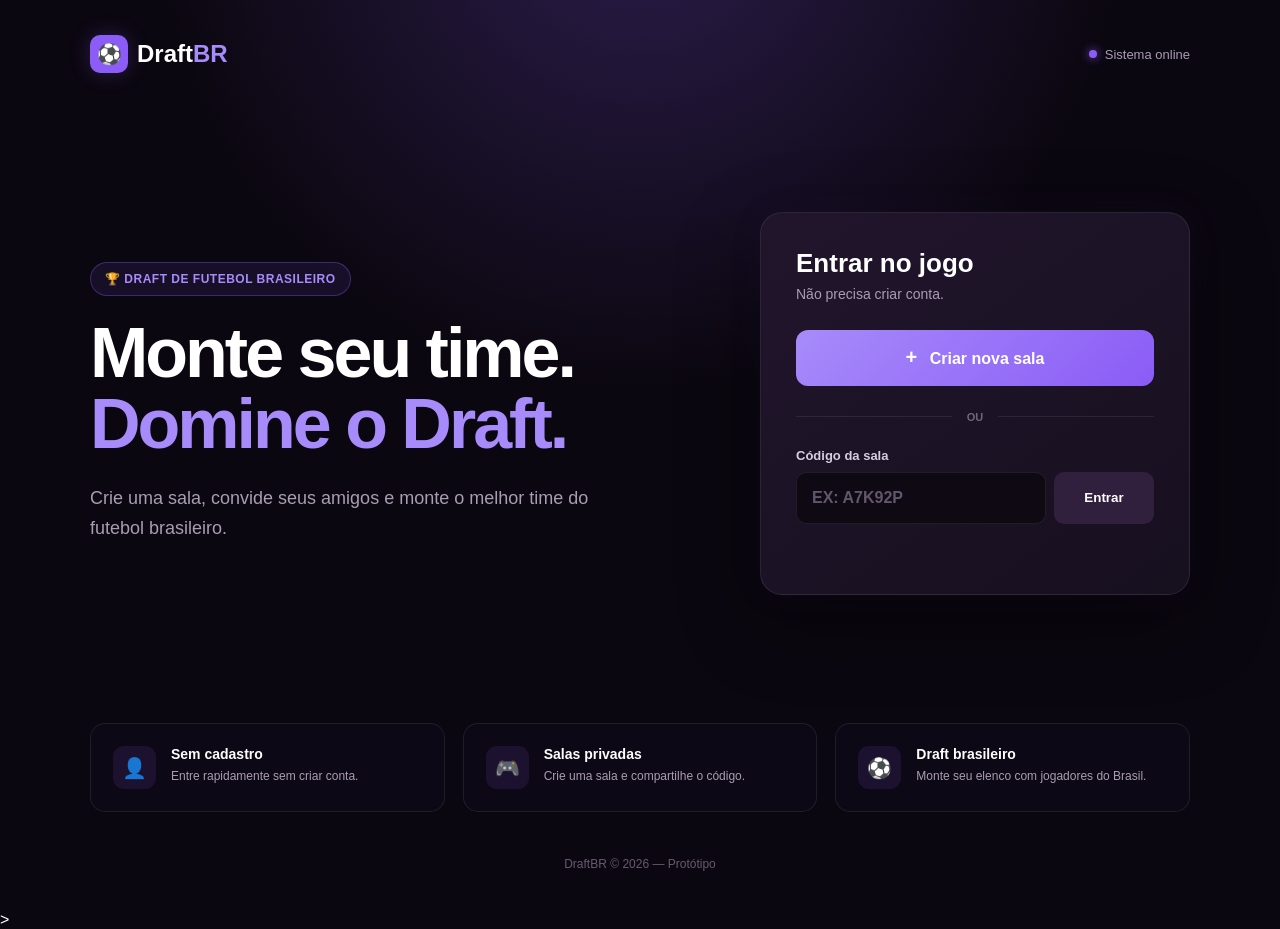
==== commit e316b2a0: "roxo" ====
--- a/index.html
+++ b/index.html
@@ -170,3 +170,4 @@
 
 </body>
 </html>
+>
--- a/style.css
+++ b/style.css
@@ -10,18 +10,19 @@
 
 
 :root {
-    --green: #00c853;
-    --green-dark: #00963f;
-    --green-light: #1bea72;
-
-    --background: #07100c;
-    --background-light: #0c1812;
-
-    --card: #101c16;
-    --card-light: #14241b;
+    --purple: #8b5cf6;
+    --purple-dark: #6d28d9;
+    --purple-light: #a78bfa;
+    --purple-bright: #c084fc;
+
+    --background: #0b0710;
+    --background-light: #150d1d;
+
+    --card: #17101f;
+    --card-light: #21152c;
 
     --text: #ffffff;
-    --text-secondary: #9aa9a0;
+    --text-secondary: #a99db2;
 
     --border: rgba(255, 255, 255, 0.08);
 }
@@ -45,7 +46,7 @@
     background:
         radial-gradient(
             circle at 50% -10%,
-            rgba(0, 200, 83, 0.20),
+            rgba(139, 92, 246, 0.25),
             transparent 40%
         ),
         var(--background);
@@ -107,14 +108,18 @@
 
     border-radius: 10px;
 
-    background: var(--green);
+    background: var(--purple);
 
     font-size: 20px;
+
+    box-shadow:
+        0 0 20px
+        rgba(139, 92, 246, 0.25);
 }
 
 
 .logo-highlight {
-    color: var(--green);
+    color: var(--purple-light);
 }
 
 
@@ -137,11 +142,11 @@
 
     border-radius: 50%;
 
-    background: var(--green);
+    background: var(--purple);
 
     box-shadow:
         0 0 10px
-        rgba(0, 200, 83, 0.8);
+        rgba(139, 92, 246, 0.9);
 }
 
 
@@ -178,14 +183,14 @@
 
     border:
         1px solid
-        rgba(0, 200, 83, 0.25);
+        rgba(139, 92, 246, 0.35);
 
     border-radius: 50px;
 
     background:
-        rgba(0, 200, 83, 0.08);
-
-    color: var(--green-light);
+        rgba(139, 92, 246, 0.10);
+
+    color: var(--purple-light);
 
     font-size: 12px;
 
@@ -213,7 +218,7 @@
 .hero h1 span {
     display: block;
 
-    color: var(--green);
+    color: var(--purple-light);
 }
 
 
@@ -250,7 +255,9 @@
 
     box-shadow:
         0 25px 80px
-        rgba(0, 0, 0, 0.35);
+        rgba(0, 0, 0, 0.45),
+        0 0 40px
+        rgba(139, 92, 246, 0.05);
 }
 
 
@@ -289,11 +296,11 @@
     background:
         linear-gradient(
             135deg,
-            var(--green-light),
-            var(--green)
+            var(--purple-light),
+            var(--purple)
         );
 
-    color: #041008;
+    color: #ffffff;
 
     font-size: 16px;
 
@@ -319,7 +326,7 @@
 
     box-shadow:
         0 10px 30px
-        rgba(0, 200, 83, 0.25);
+        rgba(139, 92, 246, 0.40);
 }
 
 
@@ -341,7 +348,7 @@
 
     margin: 25px 0;
 
-    color: #617067;
+    color: #71667b;
 
     font-size: 11px;
 
@@ -371,7 +378,7 @@
 
     margin-bottom: 9px;
 
-    color: #c9d2cc;
+    color: #d6cde0;
 
     font-size: 13px;
 
@@ -402,7 +409,7 @@
 
     outline: none;
 
-    background: #09120d;
+    background: #0f0914;
 
     color: white;
 
@@ -419,16 +426,16 @@
 
 
 .join-input input::placeholder {
-    color: #536158;
+    color: #62566c;
 }
 
 
 .join-input input:focus {
-    border-color: var(--green);
+    border-color: var(--purple);
 
     box-shadow:
         0 0 0 3px
-        rgba(0, 200, 83, 0.08);
+        rgba(139, 92, 246, 0.12);
 }
 
 
@@ -439,7 +446,7 @@
 
     border-radius: 10px;
 
-    background: #1c2b22;
+    background: #30203d;
 
     color: white;
 
@@ -448,12 +455,17 @@
     cursor: pointer;
 
     transition:
-        background 0.2s;
+        background 0.2s,
+        box-shadow 0.2s;
 }
 
 
 .join-input button:hover {
-    background: #263a2e;
+    background: #402951;
+
+    box-shadow:
+        0 5px 20px
+        rgba(139, 92, 246, 0.15);
 }
 
 
@@ -475,12 +487,12 @@
 
 
 .message.success {
-    color: var(--green-light);
+    color: var(--purple-light);
 }
 
 
 .message.error {
-    color: #ff5f56;
+    color: #ff5f8f;
 }
 
 
@@ -514,7 +526,7 @@
     border-radius: 15px;
 
     background:
-        rgba(255, 255, 255, 0.025);
+        rgba(139, 92, 246, 0.025);
 }
 
 
@@ -532,7 +544,9 @@
     border-radius: 11px;
 
     background:
-        rgba(0, 200, 83, 0.1);
+        rgba(139, 92, 246, 0.12);
+
+    color: var(--purple-light);
 
     font-size: 20px;
 }
@@ -563,7 +577,7 @@
 
     text-align: center;
 
-    color: #526057;
+    color: #665b6d;
 
     font-size: 12px;
 }
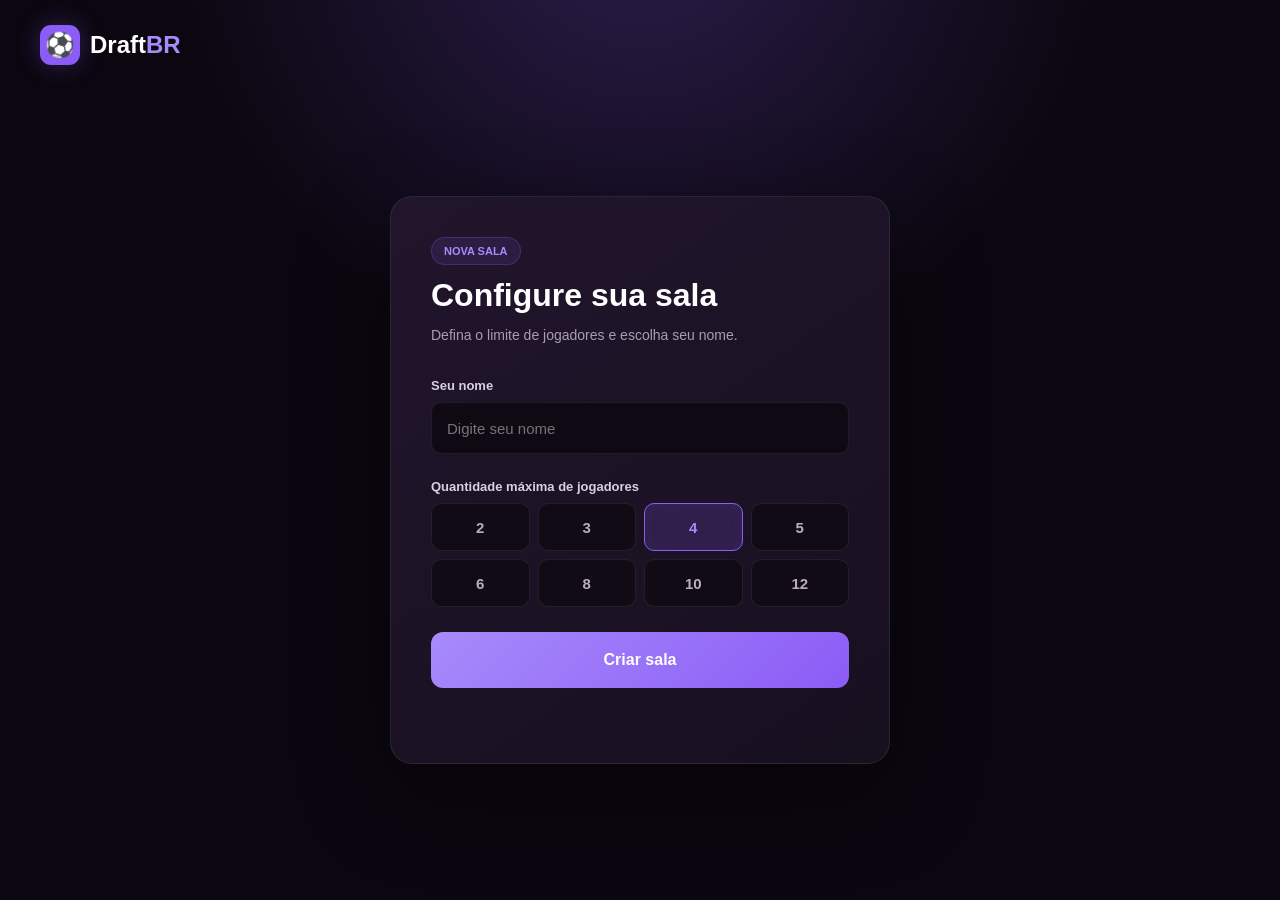
==== commit 3bc87281: "a" ====
--- a/index.html
+++ b/index.html
@@ -1,173 +1,157 @@
 <!DOCTYPE html>
 <html lang="pt-BR">
+
 <head>
+
     <meta charset="UTF-8">
-    <meta name="viewport" content="width=device-width, initial-scale=1.0">
 
-    <title>DraftBR - Draft de Futebol</title>
+    <meta
+        name="viewport"
+        content="width=device-width, initial-scale=1.0"
+    >
 
-    <link rel="stylesheet" href="style.css">
+    <title>Configurar Sala - DraftBR</title>
+
+    <link
+        rel="stylesheet"
+        href="room.css"
+    >
+
 </head>
 
 <body>
 
-    <main class="app">
+    <main class="room-page">
 
-        <!-- Logo -->
-        <header class="header">
+        <header class="room-header">
+
             <div class="logo">
-                <span class="logo-ball">⚽</span>
-                <span>Draft<span class="logo-highlight">BR</span></span>
+
+                <div class="logo-ball">
+                    ⚽
+                </div>
+
+                <span>
+                    Draft<span>BR</span>
+                </span>
+
             </div>
 
-            <div class="status">
-                <span class="status-dot"></span>
-                Sistema online
-            </div>
         </header>
 
 
-        <!-- Conteúdo principal -->
-        <section class="hero">
+        <section class="setup-container">
 
-            <div class="hero-content">
+            <div class="setup-card">
 
-                <span class="tag">
-                    🏆 DRAFT DE FUTEBOL BRASILEIRO
-                </span>
+                <div class="setup-title">
 
-                <h1>
-                    Monte seu time.
-                    <span>Domine o Draft.</span>
-                </h1>
+                    <span class="setup-tag">
+                        NOVA SALA
+                    </span>
 
-                <p>
-                    Crie uma sala, convide seus amigos e monte
-                    o melhor time do futebol brasileiro.
-                </p>
-
-            </div>
-
-
-            <!-- Card principal -->
-            <div class="room-card">
-
-                <div class="card-header">
-                    <h2>Entrar no jogo</h2>
+                    <h1>
+                        Configure sua sala
+                    </h1>
 
                     <p>
-                        Não precisa criar conta.
+                        Defina o limite de jogadores
+                        e escolha seu nome.
                     </p>
+
                 </div>
 
 
-                <!-- Criar sala -->
-                <button
-                    id="createRoomButton"
-                    class="primary-button"
-                    type="button"
-                >
-                    <span>+</span>
-                    Criar nova sala
-                </button>
+                <div class="form-group">
 
+                    <label for="creatorName">
+                        Seu nome
+                    </label>
 
-                <div class="divider">
-                    <span>OU</span>
+                    <input
+                        id="creatorName"
+                        type="text"
+                        maxlength="20"
+                        placeholder="Digite seu nome"
+                        autocomplete="off"
+                    >
+
                 </div>
 
 
-                <!-- Entrar em sala -->
-                <div class="join-section">
+                <div class="form-group">
 
-                    <label for="roomCode">
-                        Código da sala
+                    <label>
+                        Quantidade máxima de jogadores
                     </label>
 
-                    <div class="join-input">
-                        <input
-                            id="roomCode"
-                            type="text"
-                            maxlength="6"
-                            placeholder="EX: A7K92P"
-                            autocomplete="off"
-                        >
+                    <div
+                        id="playerLimit"
+                        class="player-options"
+                    >
+
+                        <button data-value="2">
+                            2
+                        </button>
+
+                        <button data-value="3">
+                            3
+                        </button>
 
                         <button
-                            id="joinRoomButton"
-                            type="button"
+                            data-value="4"
+                            class="selected"
                         >
-                            Entrar
+                            4
                         </button>
+
+                        <button data-value="5">
+                            5
+                        </button>
+
+                        <button data-value="6">
+                            6
+                        </button>
+
+                        <button data-value="8">
+                            8
+                        </button>
+
+                        <button data-value="10">
+                            10
+                        </button>
+
+                        <button data-value="12">
+                            12
+                        </button>
+
                     </div>
 
                 </div>
 
 
+                <button
+                    id="confirmRoomButton"
+                    class="primary-button"
+                >
+                    Criar sala
+                </button>
+
+
                 <p
-                    id="message"
+                    id="setupMessage"
                     class="message"
-                    aria-live="polite"
                 ></p>
 
             </div>
 
         </section>
 
-
-        <!-- Informações -->
-        <section class="features">
-
-            <div class="feature">
-                <div class="feature-icon">👤</div>
-
-                <div>
-                    <h3>Sem cadastro</h3>
-                    <p>
-                        Entre rapidamente sem criar conta.
-                    </p>
-                </div>
-            </div>
-
-
-            <div class="feature">
-                <div class="feature-icon">🎮</div>
-
-                <div>
-                    <h3>Salas privadas</h3>
-                    <p>
-                        Crie uma sala e compartilhe o código.
-                    </p>
-                </div>
-            </div>
-
-
-            <div class="feature">
-                <div class="feature-icon">⚽</div>
-
-                <div>
-                    <h3>Draft brasileiro</h3>
-                    <p>
-                        Monte seu elenco com jogadores do Brasil.
-                    </p>
-                </div>
-            </div>
-
-        </section>
-
-
-        <!-- Rodapé -->
-        <footer>
-            <p>
-                DraftBR © 2026 — Protótipo
-            </p>
-        </footer>
-
     </main>
 
 
-    <script src="script.js"></script>
+    <script src="configuracao.js"></script>
 
 </body>
+
 </html>
->
--- a/room.css
+++ b/room.css
@@ -0,0 +1,803 @@
+/* =========================================
+   RESET
+========================================= */
+
+* {
+    margin: 0;
+    padding: 0;
+    box-sizing: border-box;
+}
+
+
+:root {
+
+    --purple:
+        #8b5cf6;
+
+    --purple-light:
+        #a78bfa;
+
+    --purple-bright:
+        #c084fc;
+
+    --purple-dark:
+        #6d28d9;
+
+    --background:
+        #0b0710;
+
+    --card:
+        #17101f;
+
+    --card-light:
+        #21152c;
+
+    --text:
+        #ffffff;
+
+    --text-secondary:
+        #a99db2;
+
+    --border:
+        rgba(255, 255, 255, 0.08);
+
+}
+
+
+/* =========================================
+   BODY
+========================================= */
+
+body {
+
+    min-height: 100vh;
+
+    font-family:
+        Inter,
+        Arial,
+        Helvetica,
+        sans-serif;
+
+    color:
+        var(--text);
+
+    background:
+
+        radial-gradient(
+            circle at 50% -10%,
+            rgba(139, 92, 246, 0.25),
+            transparent 40%
+        ),
+
+        var(--background);
+
+}
+
+
+/* =========================================
+   HEADER
+========================================= */
+
+.room-header {
+
+    width: 100%;
+
+    max-width: 1250px;
+
+    margin: auto;
+
+    padding:
+        25px;
+
+}
+
+
+.logo {
+
+    display: flex;
+
+    align-items: center;
+
+    gap: 10px;
+
+    font-size: 24px;
+
+    font-weight: 800;
+
+}
+
+
+.logo-ball {
+
+    display: flex;
+
+    align-items: center;
+
+    justify-content: center;
+
+    width: 40px;
+
+    height: 40px;
+
+    border-radius: 11px;
+
+    background:
+        var(--purple);
+
+    box-shadow:
+        0 0 25px
+        rgba(139, 92, 246, 0.3);
+
+}
+
+
+.logo span span {
+
+    color:
+        var(--purple-light);
+
+}
+
+
+/* =========================================
+   SETUP
+========================================= */
+
+.setup-container {
+
+    min-height:
+        calc(100vh - 90px);
+
+    display: flex;
+
+    align-items: center;
+
+    justify-content: center;
+
+    padding:
+        30px 20px 60px;
+
+}
+
+
+.setup-card {
+
+    width: 100%;
+
+    max-width: 500px;
+
+    padding: 40px;
+
+    border:
+        1px solid
+        var(--border);
+
+    border-radius: 22px;
+
+    background:
+
+        linear-gradient(
+            145deg,
+            var(--card-light),
+            var(--card)
+        );
+
+    box-shadow:
+
+        0 30px 90px
+        rgba(0, 0, 0, 0.45);
+
+}
+
+
+.setup-title {
+
+    margin-bottom: 32px;
+
+}
+
+
+.setup-tag {
+
+    display: inline-block;
+
+    margin-bottom: 12px;
+
+    padding:
+        7px 12px;
+
+    border-radius: 50px;
+
+    background:
+        rgba(139, 92, 246, 0.12);
+
+    border:
+        1px solid
+        rgba(139, 92, 246, 0.25);
+
+    color:
+        var(--purple-light);
+
+    font-size: 11px;
+
+    font-weight: 800;
+
+}
+
+
+.setup-title h1 {
+
+    margin-bottom: 10px;
+
+    font-size: 32px;
+
+}
+
+
+.setup-title p {
+
+    color:
+        var(--text-secondary);
+
+    font-size: 14px;
+
+    line-height: 1.6;
+
+}
+
+
+/* =========================================
+   FORM
+========================================= */
+
+.form-group {
+
+    margin-bottom: 25px;
+
+}
+
+
+.form-group label {
+
+    display: block;
+
+    margin-bottom: 9px;
+
+    color:
+        #d8d0de;
+
+    font-size: 13px;
+
+    font-weight: 700;
+
+}
+
+
+.form-group input {
+
+    width: 100%;
+
+    height: 52px;
+
+    padding:
+        0 15px;
+
+    border:
+        1px solid
+        var(--border);
+
+    border-radius: 10px;
+
+    outline: none;
+
+    background:
+        #0f0914;
+
+    color:
+        white;
+
+    font-size: 15px;
+
+}
+
+
+.form-group input:focus {
+
+    border-color:
+        var(--purple);
+
+    box-shadow:
+        0 0 0 3px
+        rgba(139, 92, 246, 0.12);
+
+}
+
+
+/* =========================================
+   PLAYER OPTIONS
+========================================= */
+
+.player-options {
+
+    display: grid;
+
+    grid-template-columns:
+        repeat(4, 1fr);
+
+    gap: 8px;
+
+}
+
+
+.player-options button {
+
+    height: 48px;
+
+    border:
+        1px solid
+        var(--border);
+
+    border-radius: 10px;
+
+    background:
+        #110b16;
+
+    color:
+        #b8aebe;
+
+    font-size: 15px;
+
+    font-weight: 700;
+
+    cursor: pointer;
+
+    transition:
+        0.2s;
+
+}
+
+
+.player-options button:hover {
+
+    border-color:
+        rgba(139, 92, 246, 0.5);
+
+    color:
+        white;
+
+}
+
+
+.player-options button.selected {
+
+    border-color:
+        var(--purple);
+
+    background:
+        rgba(139, 92, 246, 0.18);
+
+    color:
+        var(--purple-light);
+
+    box-shadow:
+        inset 0 0 15px
+        rgba(139, 92, 246, 0.08);
+
+}
+
+
+/* =========================================
+   BUTTON
+========================================= */
+
+.primary-button {
+
+    width: 100%;
+
+    height: 56px;
+
+    border: none;
+
+    border-radius: 12px;
+
+    background:
+
+        linear-gradient(
+            135deg,
+            var(--purple-light),
+            var(--purple)
+        );
+
+    color:
+        white;
+
+    font-size: 16px;
+
+    font-weight: 800;
+
+    cursor: pointer;
+
+    transition:
+        0.2s;
+
+}
+
+
+.primary-button:hover {
+
+    transform:
+        translateY(-2px);
+
+    box-shadow:
+        0 12px 35px
+        rgba(139, 92, 246, 0.35);
+
+}
+
+
+/* =========================================
+   MESSAGE
+========================================= */
+
+.message {
+
+    min-height:
+        20px;
+
+    margin-top:
+        15px;
+
+    text-align:
+        center;
+
+    font-size:
+        13px;
+
+}
+
+
+.message.error {
+
+    color:
+        #ff6b9d;
+
+}
+
+
+.message.success {
+
+    color:
+        var(--purple-light);
+
+}
+
+
+/* =========================================
+   LOBBY
+========================================= */
+
+.lobby {
+
+    width:
+        100%;
+
+    max-width:
+        1250px;
+
+    margin:
+        auto;
+
+    padding:
+        40px 25px 60px;
+
+}
+
+
+.lobby-grid {
+
+    display:
+        grid;
+
+    grid-template-columns:
+        1fr 400px;
+
+    gap:
+        25px;
+
+}
+
+
+/* =========================================
+   PLAYERS CARD
+========================================= */
+
+.players-card {
+
+    padding:
+        30px;
+
+    border:
+        1px solid
+        var(--border);
+
+    border-radius:
+        20px;
+
+    background:
+        var(--card);
+
+}
+
+
+.players-header {
+
+    display:
+        flex;
+
+    justify-content:
+        space-between;
+
+    align-items:
+        center;
+
+    margin-bottom:
+        25px;
+
+}
+
+
+.players-header h1 {
+
+    font-size:
+        26px;
+
+}
+
+
+.player-count {
+
+    padding:
+        7px 12px;
+
+    border-radius:
+        50px;
+
+    background:
+        rgba(139, 92, 246, 0.1);
+
+    color:
+        var(--purple-light);
+
+    font-size:
+        12px;
+
+    font-weight:
+        700;
+
+}
+
+
+/* =========================================
+   PLAYER
+========================================= */
+
+.player {
+
+    display:
+        flex;
+
+    align-items:
+        center;
+
+    gap:
+        14px;
+
+    padding:
+        15px;
+
+    margin-bottom:
+        9px;
+
+    border:
+        1px solid
+        var(--border);
+
+    border-radius:
+        12px;
+
+    background:
+        rgba(255, 255, 255, 0.02);
+
+}
+
+
+.player-avatar {
+
+    display:
+        flex;
+
+    align-items:
+        center;
+
+    justify-content:
+        center;
+
+    width:
+        42px;
+
+    height:
+        42px;
+
+    border-radius:
+        50%;
+
+    background:
+        linear-gradient(
+            135deg,
+            var(--purple),
+            var(--purple-dark)
+        );
+
+    font-weight:
+        800;
+
+}
+
+
+.player-name {
+
+    font-size:
+        14px;
+
+    font-weight:
+        700;
+
+}
+
+
+.host {
+
+    margin-left:
+        auto;
+
+    color:
+        var(--purple-light);
+
+    font-size:
+        11px;
+
+    font-weight:
+        700;
+
+}
+
+
+/* =========================================
+   ROOM CODE
+========================================= */
+
+.room-code-card {
+
+    padding:
+        35px;
+
+    border:
+        1px solid
+        rgba(139, 92, 246, 0.25);
+
+    border-radius:
+        20px;
+
+    background:
+
+        radial-gradient(
+            circle at top right,
+            rgba(139, 92, 246, 0.18),
+            transparent 60%
+        ),
+
+        var(--card);
+
+    text-align:
+        center;
+
+}
+
+
+.room-code-label {
+
+    color:
+        var(--text-secondary);
+
+    font-size:
+        12px;
+
+    font-weight:
+        700;
+
+    letter-spacing:
+        1px;
+
+}
+
+
+.room-code {
+
+    margin:
+        15px 0;
+
+    color:
+        var(--purple-light);
+
+    font-size:
+        clamp(42px, 7vw, 64px);
+
+    font-weight:
+        900;
+
+    letter-spacing:
+        8px;
+
+    text-shadow:
+        0 0 30px
+        rgba(139, 92, 246, 0.3);
+
+}
+
+
+.room-code-description {
+
+    color:
+        var(--text-secondary);
+
+    font-size:
+        13px;
+
+    line-height:
+        1.6;
+
+}
+
+
+/* =========================================
+   RESPONSIVO
+========================================= */
+
+@media (max-width: 850px) {
+
+    .lobby-grid {
+
+        grid-template-columns:
+            1fr;
+
+    }
+
+}
+
+
+@media (max-width: 500px) {
+
+    .setup-card {
+
+        padding:
+            25px 20px;
+
+    }
+
+
+    .player-options {
+
+        grid-template-columns:
+            repeat(4, 1fr);
+
+    }
+
+
+    .room-code {
+
+        letter-spacing:
+            5px;
+
+    }
+
+}
